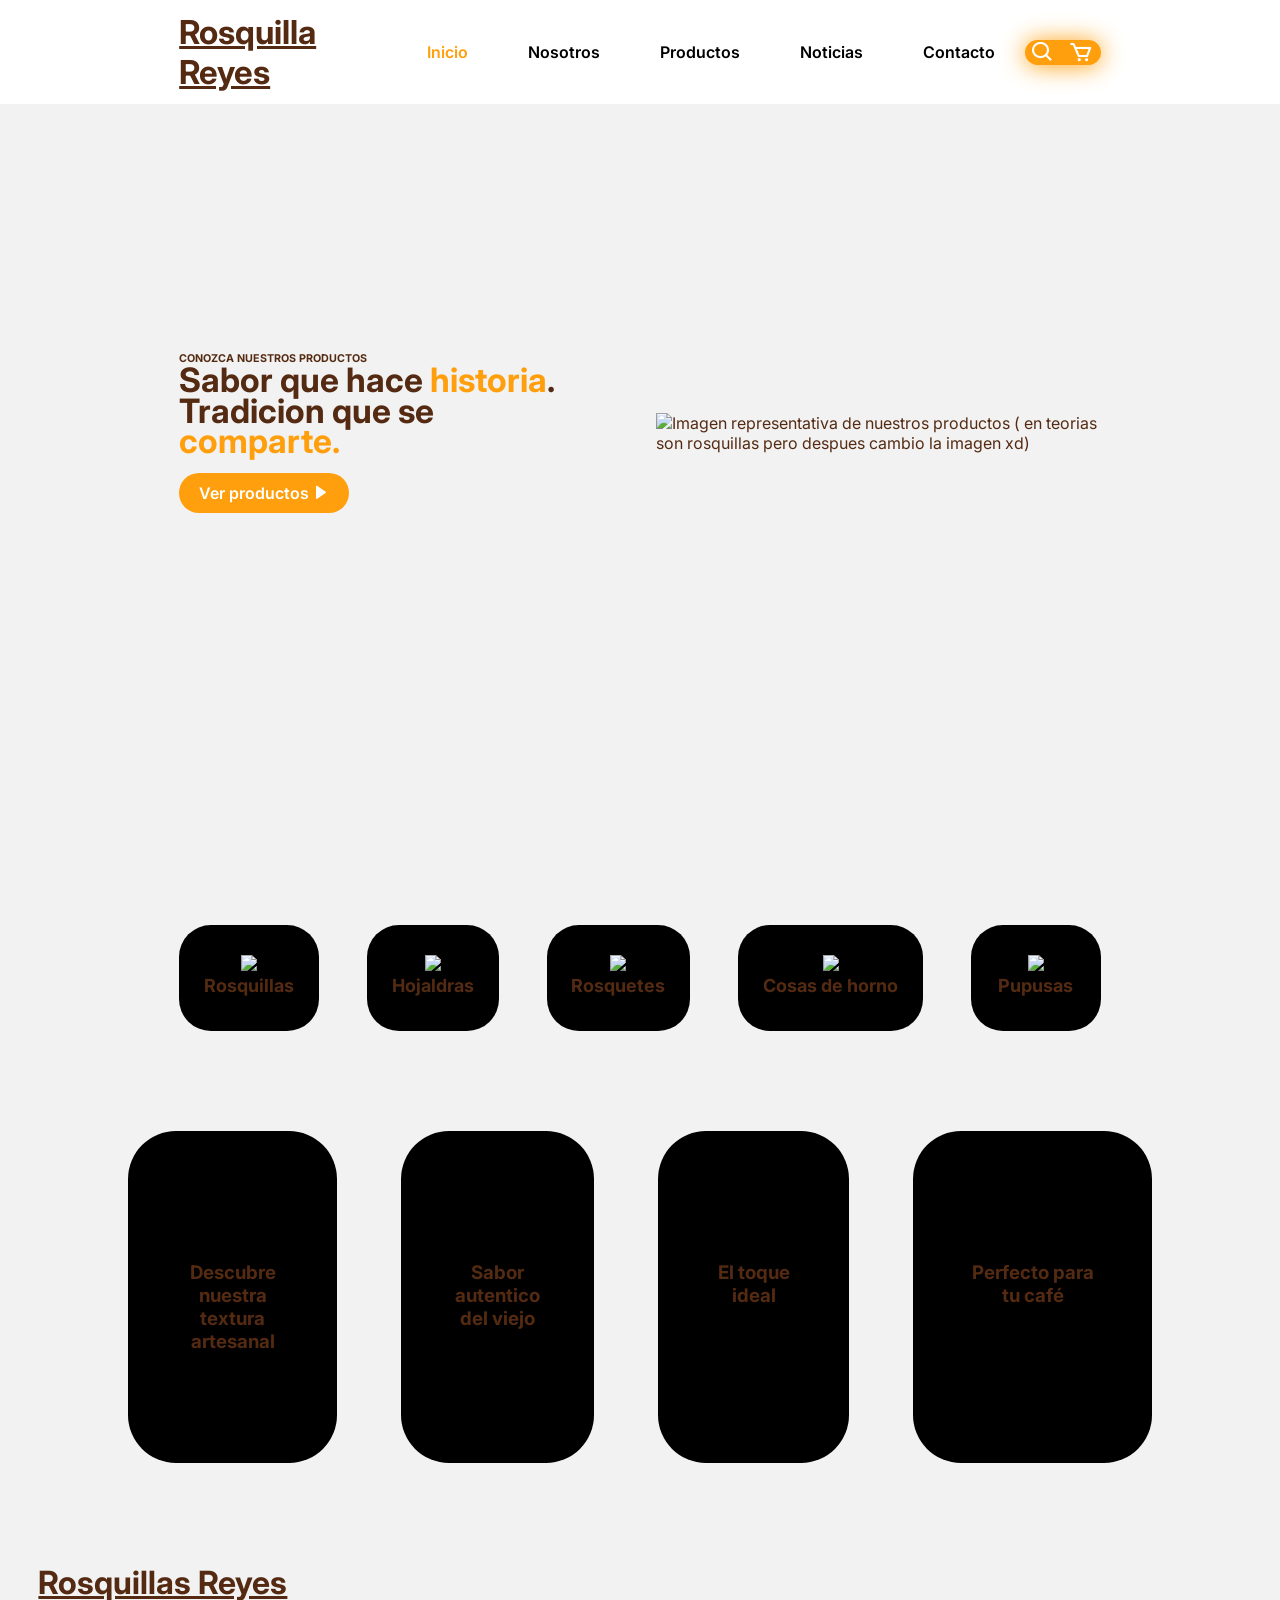
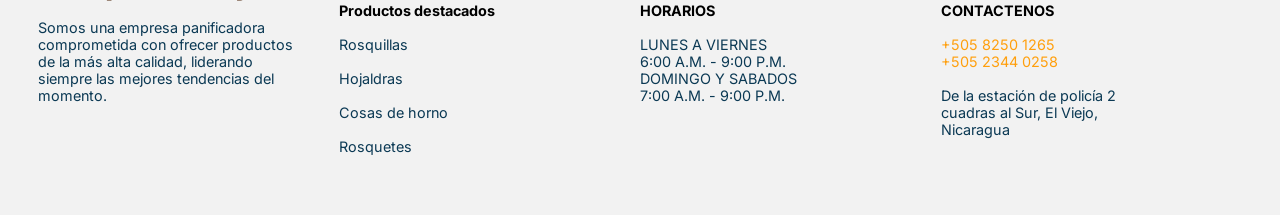
==== index.html @ d825248c "." ====
<!DOCTYPE html>
<html lang="es">
<head>
    <meta charset="UTF-8">
    <meta name="viewport" content="width=device-width, initial-scale=1.0">
    <title>Rosquilla Reyes </title>
    <link rel="stylesheet" href="css/style.css">
    <link href='https://unpkg.com/boxicons@2.1.4/css/boxicons.min.css' rel='stylesheet'>
</head>
<body>
    <!-- Header -->

    <header>
        <a href="#" class="Logo">Rosquilla Reyes</a>
        <ul class="nav-list"> 
            <li> <a href="#" class="active">Inicio</a></li>
            <li> <a href="nosotros.html">Nosotros</a></li>
            <li> <a href="productos.html">Productos</a></li>
            <li> <a href="noticias.html">Noticias</a></li>
            <li> <a href="contacto.html">Contacto </a></li>
        </ul>

        <div class = "nav-icons">
            <a href="#"><i class="bx bx-search"></i></a>
            <a href="#"><i class="bx bx-cart"></i></a>
            <div class = "bx bx-menu" id="menu-icon"></div>
        </div>
    </header>

    <!-- Home -->
    <section class="Home">
        <div class="home-text">
            <h6>CONOZCA NUESTROS PRODUCTOS</h6>
            <h1>Sabor que hace <span>historia</span>. <br> Tradicion que se <br> <span>comparte.</span></h1>
            <a href="productos.html" class="btn">Ver productos <i class="bx bxs-right-arrow"></i></a>
        </div>
        <div class="home-img">
        <img src="img/productos" alt="Imagen representativa de nuestros productos ( en teorias son rosquillas pero despues cambio la imagen xd)"> 
        </div>
    </section>

 

    <!-- Conteiner -->
     <section class="container">
        <div class="container-box">
            <img src="img/rosquillas.png alt= rosquillas">
            <h3 href="#"> Rosquillas</h3>
        </div>
        
        <div class="container-box">
            <img src="img/hojaldras.png alt= hojaldras">
            <h3 href="#"> Hojaldras</h3>
        </div>
        
        <div class="container-box">
            <img src="img/rosquetes.png alt= rosquetes">
            <h3 href="#"> Rosquetes</h3>
        </div>

        <div class="container-box">
            <img src="img/cosadehorno.png alt= cosa de horno">
            <h3 href="#"> Cosas de horno</h3>
        </div>

        <div class="container-box">
            <img src="img/pupusas.png alt=pupusas">
            <h3 href="#"> Pupusas</h3>
        </div>
     </section>



     <section class="imgreales">
        <div class="cir">
            <img src="" alt="">
            <h3 href="#">Descubre nuestra <br>textura artesanal</h3>
        </div>
        

        <div class="cir">
            <img src="" alt="">
            <h3 href="#">Sabor autentico <br>del viejo</h3>
        </div>
        

        <div class="cir">
            <img src="" alt="">
            <h3 href="#"> El toque ideal</h3>
        </div>
        

        <div class="cir">
            <img src="" alt="">
            <h3 href="#">Perfecto para tu café</h3>
        </div>
        

     </section>

    <!-- Footer  -->

    <section class="footer">
        <div class="footer-box">
            <div class="ap-final">

       <h2 class="MainName">Rosquillas Reyes </h2>
       <ul class="listafinal"> 
        <li>  
           <p><br>Somos una empresa panificadora <br>
           comprometida con ofrecer productos <br> de la más alta calidad, liderando<br>siempre las mejores tendencias del    <br> momento. </p> <br><br>
        </li>
        <li>
            <p> <span class="Fn">Productos destacados</span></p>
            <a class="MainProducts"><br> Rosquillas <br><br>Hojaldras <br><br>Cosas de horno <br><br> Rosquetes</a>
        </li>
        <li> 
            <a><span class="Fn">HORARIOS</span> <br><br>LUNES A VIERNES <br> 6:00 A.M. - 9:00 P.M. <br>DOMINGO Y SABADOS<br>7:00 A.M. - 9:00 P.M.</a> 
        </li>
        <li> 
           <p> <span class="Fn">CONTACTENOS</span> <br> <span><br>+505 8250 1265 <br>+505 2344 0258 </span><br><br> De la estación de policía 2 <br>cuadras al Sur, El Viejo, <br>Nicaragua</p> 
        </li>
       </ul>

    </section>  
    <!-- 

    <footer class="NombreFondo"> 
        <br>
        <div>
            <a href="#" class="LogoHorario">HORARIOS <i class="bx bx-menu"></i></a>
            <br>
            
            <br><br><br>
            <div>   
                
                    
                </ol>
                <div>
                    <ul>
                        
                    </ul>
                </div>
            </div>

        </div>
    </footer> -->

    <script src="js/script.js"></script>
    <script src="https://unpkg.com/boxicons@2.1.4/dist/boxicons.js"></script>
</body>
</html>
---- css/style.css ----
@import url('https://fonts.googleapis.com/css2?family=Inter:ital,opsz,wght@0,14..32,100..900;1,14..32,100..900&display=swap');

*{
  margin: 0;
  padding: 0;
  box-sizing:  border-box;
  font-family: 'Inter', sans-serif;
  list-style: none;
  text-decoration: none;
  scroll-behavior: smooth;
  scroll-padding-top: 2rem;
}

:root{
    --main-color: #ff9f0d;
    --Main-text-color: #542B12;
    --other-text-color: #0B3954;
    --other-color: #000;
    --second-color: #f1f1f1e9;
    --bg-color: #FFFFFF;

    --bif-font: 2.1rem;
    --h2-font: 2.5rem;
    --p-font: 1rem;
}

body{
    background-color: var(--second-color);
    color: var(--Main-text-color);
}

header{
    position: fixed;
    width: 100%;
    top:0;
    right: 0;
    z-index:100;
    display: flex;
    align-items: center;
    justify-content: space-between;
    background: transparent;
    padding: 30px 14%;
    transition: all 0.5s ease;
    background-color:var(--bg-color);
    color: var(--other-color);
}

.Logo{
    display: flex ;
    align-items: center;
    color: var(--Main-text-color);
    font-size: 33px;
    font-weight: 700; 
    text-decoration: underline;
}

.nav-list{
    display: flex;
}

.nav-list a{
   color: var(--text-color);
   font-size: var(--p-font);
   font-weight: 600;
   margin: 0 30px;
   transition: all 0.5s ease;
}

.nav-list a:hover{
    color: var(--main-color);
}

.nav-list a.active{
    color: var(--main-color);
}

.nav-icons{ 
    display: flex; 
    align-items: center;
    padding: 8 px 15px;
    background: var(--main-color);
    border-radius: 3rem;
    box-shadow: #ff9f0d 0px 1px 25px;
}

.nav-icons i{
    vertical-align: middle;
    color: var(--bg-color);
    font-size: 25px;
    margin-right: 8px;
    margin-left: 5px;
    transition: all 0.5s ease;
}

#menu-icon{
    display: none;
    font-size: 32px;
    color: var(--bg-color);
    cursor: pointer;
    z-index: 100001;
    display:none;
}

.nav-icons i:hover{
    color: var(--text-color);
    transform: scale(1.1);
}

/* Home */

section{
    padding: 190px 24% 10px; 
}
.Home{
    padding: 25px 14% 60px;
    position:relative;
    height: 100vh;
    width:100%;
    display:grid;
    grid-template-columns: repeat(2,1fr);
    align-items: center;
    gap:2rem;
}

.home-img img{
    width: 100%;
    height: auto;
}

.home-text h1{
    font-size: var(--bif-font);
    font-weight: 700;
    line-height: 0.92;
    margin-bottom: 1rem;
}
span{
    color:var(--main-color)
}

.btn{
    display: inline-block;
    padding: 10px 20px;
    background: var(--main-color);
    color: var(--bg-color);
    border-radius: 3rem;
    font-size: var(--p-font);
    font-weight: 600;
    transition: all 0.5s ease;
}

.btn:hover{
    background: var(--other-color);
    color: var(--bg-color);
    transform: scale(1.1);
}

header.sticky {
    padding: 12px 14%;
    background: var(--bg-color);
}

   /* <!-- Conteiner --> */
.container {
    padding: 25px 14% 60px;
    display: grid;
    grid-template-columns: repeat(auto-fit, minmax(80px, auto));
    gap:3rem;
    text-align: center;
}

.container-box{
    padding: 30px 12% 35px;
    color:var(--Main-text-color);
    border-radius: 2rem;
    background-color: var(--other-color);
}

.container-box:hover{
    background-color: var(--other-text-color);
    color: var(--other-color);
}
.container-box img{
    width: 100%;
    height: auto;
    max-width: 50px;
}


.container-box h3{
    font-size: 18px;
    font-weight: bold;
    margin: 16px o;
}


.container-box h3:hover{
    color:rgb(48, 28, 162);
    transition: all 0.7s ease;
}

.imgreales{
    padding: 40px 10% 40px;
    display: grid;
    grid-template-columns: repeat(auto-fit, minmax(140px, auto));
    gap: 4rem;
    text-align: center;
}

.cir{
    padding: 110px 20% 110px;
    border-radius:3rem;
    color: var(--Main-text-color);
    background-color:var(--other-color);
}
.cir:hover{
    color:var(--other-color);
    background-color: var(--other-text-color);
    
}

/*footer*/
.footer{
    padding: 60px 3% 60px; 
    align-items: center;
}



.listafinal{
    display: grid;
    grid-template-columns: repeat(4,1fr);
    font-size: 0.9rem;
    color: var(--other-text-color);
}

.Fn{
    color: var(--other-color);
    font-weight: 700;
}

.MainName{
    text-decoration:underline;
    color:var(--Main-text-color);
    font-size: 2rem;
}
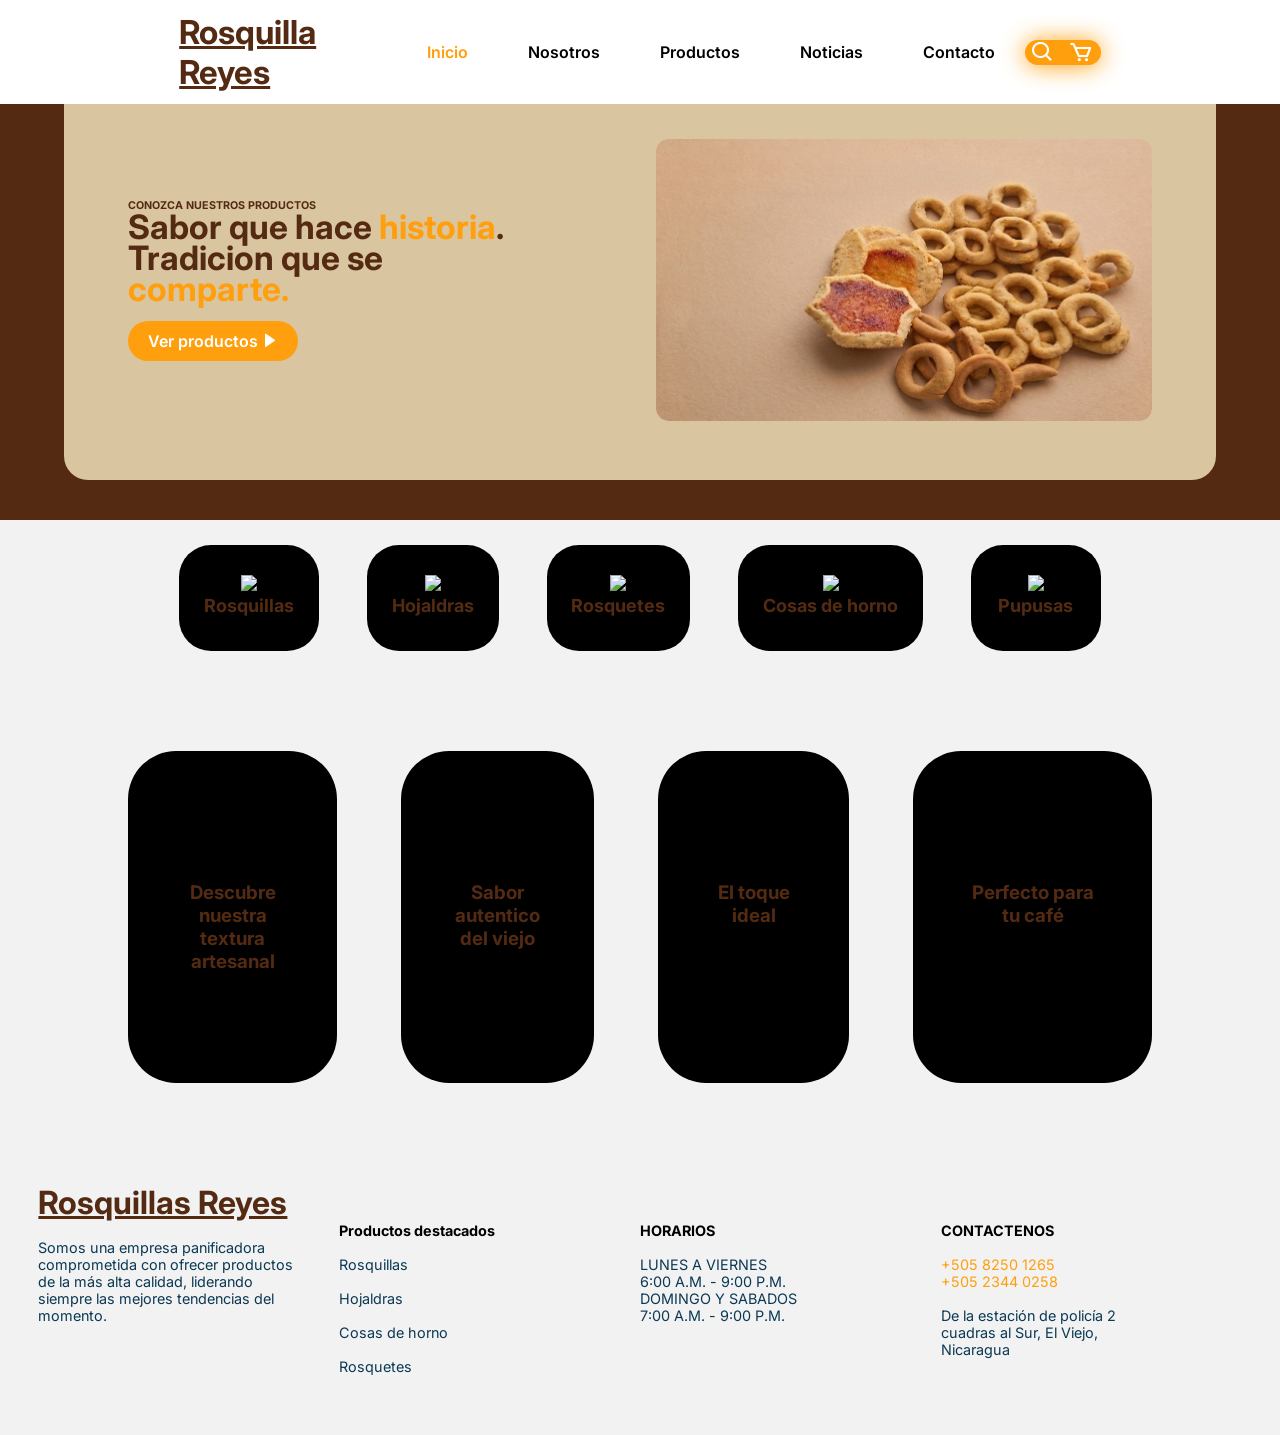
==== commit 19a8b544: "imagen del index" ====
--- a/index.html
+++ b/index.html
@@ -1,5 +1,6 @@
 <!DOCTYPE html>
 <html lang="es">
+
 <head>
     <meta charset="UTF-8">
     <meta name="viewport" content="width=device-width, initial-scale=1.0">
@@ -7,12 +8,13 @@
     <link rel="stylesheet" href="css/style.css">
     <link href='https://unpkg.com/boxicons@2.1.4/css/boxicons.min.css' rel='stylesheet'>
 </head>
+
 <body>
     <!-- Header -->
 
     <header>
         <a href="#" class="Logo">Rosquilla Reyes</a>
-        <ul class="nav-list"> 
+        <ul class="nav-list">
             <li> <a href="#" class="active">Inicio</a></li>
             <li> <a href="nosotros.html">Nosotros</a></li>
             <li> <a href="productos.html">Productos</a></li>
@@ -20,39 +22,42 @@
             <li> <a href="contacto.html">Contacto </a></li>
         </ul>
 
-        <div class = "nav-icons">
+        <div class="nav-icons">
             <a href="#"><i class="bx bx-search"></i></a>
             <a href="#"><i class="bx bx-cart"></i></a>
-            <div class = "bx bx-menu" id="menu-icon"></div>
+            <div class="bx bx-menu" id="menu-icon"></div>
         </div>
     </header>
 
     <!-- Home -->
     <section class="Home">
-        <div class="home-text">
-            <h6>CONOZCA NUESTROS PRODUCTOS</h6>
-            <h1>Sabor que hace <span>historia</span>. <br> Tradicion que se <br> <span>comparte.</span></h1>
-            <a href="productos.html" class="btn">Ver productos <i class="bx bxs-right-arrow"></i></a>
-        </div>
-        <div class="home-img">
-        <img src="img/productos" alt="Imagen representativa de nuestros productos ( en teorias son rosquillas pero despues cambio la imagen xd)"> 
+        <div class="home-card">
+            <div class="home-text">
+                <h6>CONOZCA NUESTROS PRODUCTOS</h6>
+                <h1>Sabor que hace <span>historia</span>. <br> Tradicion que se <br> <span>comparte.</span></h1>
+                <a href="productos.html" class="btn">Ver productos <i class="bx bxs-right-arrow"></i></a>
+            </div>
+            <div class="home-img">
+                <img src="img/productos.jpg"
+                    alt="Imagen representativa de nuestros productos ( en teorias son rosquillas pero despues cambio la imagen xd)">
+            </div>
         </div>
     </section>
 
- 
+
 
     <!-- Conteiner -->
-     <section class="container">
+    <section class="container">
         <div class="container-box">
             <img src="img/rosquillas.png alt= rosquillas">
             <h3 href="#"> Rosquillas</h3>
         </div>
-        
+
         <div class="container-box">
             <img src="img/hojaldras.png alt= hojaldras">
             <h3 href="#"> Hojaldras</h3>
         </div>
-        
+
         <div class="container-box">
             <img src="img/rosquetes.png alt= rosquetes">
             <h3 href="#"> Rosquetes</h3>
@@ -67,36 +72,36 @@
             <img src="img/pupusas.png alt=pupusas">
             <h3 href="#"> Pupusas</h3>
         </div>
-     </section>
+    </section>
 
 
 
-     <section class="imgreales">
+    <section class="imgreales">
         <div class="cir">
             <img src="" alt="">
             <h3 href="#">Descubre nuestra <br>textura artesanal</h3>
         </div>
-        
+
 
         <div class="cir">
             <img src="" alt="">
             <h3 href="#">Sabor autentico <br>del viejo</h3>
         </div>
-        
+
 
         <div class="cir">
             <img src="" alt="">
             <h3 href="#"> El toque ideal</h3>
         </div>
-        
+
 
         <div class="cir">
             <img src="" alt="">
             <h3 href="#">Perfecto para tu café</h3>
         </div>
-        
 
-     </section>
+
+    </section>
 
     <!-- Footer  -->
 
@@ -104,25 +109,29 @@
         <div class="footer-box">
             <div class="ap-final">
 
-       <h2 class="MainName">Rosquillas Reyes </h2>
-       <ul class="listafinal"> 
-        <li>  
-           <p><br>Somos una empresa panificadora <br>
-           comprometida con ofrecer productos <br> de la más alta calidad, liderando<br>siempre las mejores tendencias del    <br> momento. </p> <br><br>
-        </li>
-        <li>
-            <p> <span class="Fn">Productos destacados</span></p>
-            <a class="MainProducts"><br> Rosquillas <br><br>Hojaldras <br><br>Cosas de horno <br><br> Rosquetes</a>
-        </li>
-        <li> 
-            <a><span class="Fn">HORARIOS</span> <br><br>LUNES A VIERNES <br> 6:00 A.M. - 9:00 P.M. <br>DOMINGO Y SABADOS<br>7:00 A.M. - 9:00 P.M.</a> 
-        </li>
-        <li> 
-           <p> <span class="Fn">CONTACTENOS</span> <br> <span><br>+505 8250 1265 <br>+505 2344 0258 </span><br><br> De la estación de policía 2 <br>cuadras al Sur, El Viejo, <br>Nicaragua</p> 
-        </li>
-       </ul>
+                <h2 class="MainName">Rosquillas Reyes </h2>
+                <ul class="listafinal">
+                    <li>
+                        <p><br>Somos una empresa panificadora <br>
+                            comprometida con ofrecer productos <br> de la más alta calidad, liderando<br>siempre las
+                            mejores tendencias del <br> momento. </p> <br><br>
+                    </li>
+                    <li>
+                        <p> <span class="Fn">Productos destacados</span></p>
+                        <a class="MainProducts"><br> Rosquillas <br><br>Hojaldras <br><br>Cosas de horno <br><br>
+                            Rosquetes</a>
+                    </li>
+                    <li>
+                        <a><span class="Fn">HORARIOS</span> <br><br>LUNES A VIERNES <br> 6:00 A.M. - 9:00 P.M.
+                            <br>DOMINGO Y SABADOS<br>7:00 A.M. - 9:00 P.M.</a>
+                    </li>
+                    <li>
+                        <p> <span class="Fn">CONTACTENOS</span> <br> <span><br>+505 8250 1265 <br>+505 2344 0258
+                            </span><br><br> De la estación de policía 2 <br>cuadras al Sur, El Viejo, <br>Nicaragua</p>
+                    </li>
+                </ul>
 
-    </section>  
+    </section>
     <!-- 
 
     <footer class="NombreFondo"> 
@@ -149,5 +158,5 @@
     <script src="js/script.js"></script>
     <script src="https://unpkg.com/boxicons@2.1.4/dist/boxicons.js"></script>
 </body>
-</html>
 
+</html>
--- a/css/style.css
+++ b/css/style.css
@@ -1,17 +1,17 @@
 @import url('https://fonts.googleapis.com/css2?family=Inter:ital,opsz,wght@0,14..32,100..900;1,14..32,100..900&display=swap');
 
-*{
-  margin: 0;
-  padding: 0;
-  box-sizing:  border-box;
-  font-family: 'Inter', sans-serif;
-  list-style: none;
-  text-decoration: none;
-  scroll-behavior: smooth;
-  scroll-padding-top: 2rem;
-}
-
-:root{
+* {
+    margin: 0;
+    padding: 0;
+    box-sizing: border-box;
+    font-family: 'Inter', sans-serif;
+    list-style: none;
+    text-decoration: none;
+    scroll-behavior: smooth;
+    scroll-padding-top: 2rem;
+}
+
+:root {
     --main-color: #ff9f0d;
     --Main-text-color: #542B12;
     --other-text-color: #0B3954;
@@ -24,58 +24,58 @@
     --p-font: 1rem;
 }
 
-body{
+body {
     background-color: var(--second-color);
     color: var(--Main-text-color);
 }
 
-header{
+header {
     position: fixed;
     width: 100%;
-    top:0;
+    top: 0;
     right: 0;
-    z-index:100;
+    z-index: 100;
     display: flex;
     align-items: center;
     justify-content: space-between;
     background: transparent;
     padding: 30px 14%;
     transition: all 0.5s ease;
-    background-color:var(--bg-color);
-    color: var(--other-color);
-}
-
-.Logo{
-    display: flex ;
+    background-color: var(--bg-color);
+    color: var(--other-color);
+}
+
+.Logo {
+    display: flex;
     align-items: center;
     color: var(--Main-text-color);
     font-size: 33px;
-    font-weight: 700; 
+    font-weight: 700;
     text-decoration: underline;
 }
 
-.nav-list{
-    display: flex;
-}
-
-.nav-list a{
-   color: var(--text-color);
-   font-size: var(--p-font);
-   font-weight: 600;
-   margin: 0 30px;
-   transition: all 0.5s ease;
-}
-
-.nav-list a:hover{
+.nav-list {
+    display: flex;
+}
+
+.nav-list a {
+    color: var(--text-color);
+    font-size: var(--p-font);
+    font-weight: 600;
+    margin: 0 30px;
+    transition: all 0.5s ease;
+}
+
+.nav-list a:hover {
     color: var(--main-color);
 }
 
-.nav-list a.active{
+.nav-list a.active {
     color: var(--main-color);
 }
 
-.nav-icons{ 
-    display: flex; 
+.nav-icons {
+    display: flex;
     align-items: center;
     padding: 8 px 15px;
     background: var(--main-color);
@@ -83,7 +83,7 @@
     box-shadow: #ff9f0d 0px 1px 25px;
 }
 
-.nav-icons i{
+.nav-icons i {
     vertical-align: middle;
     color: var(--bg-color);
     font-size: 25px;
@@ -92,52 +92,76 @@
     transition: all 0.5s ease;
 }
 
-#menu-icon{
+#menu-icon {
     display: none;
     font-size: 32px;
     color: var(--bg-color);
     cursor: pointer;
     z-index: 100001;
-    display:none;
-}
-
-.nav-icons i:hover{
+    display: none;
+}
+
+.nav-icons i:hover {
     color: var(--text-color);
     transform: scale(1.1);
 }
 
 /* Home */
 
-section{
-    padding: 190px 24% 10px; 
-}
-.Home{
-    padding: 25px 14% 60px;
-    position:relative;
-    height: 100vh;
-    width:100%;
-    display:grid;
-    grid-template-columns: repeat(2,1fr);
-    align-items: center;
-    gap:2rem;
-}
-
-.home-img img{
+section {
+    padding: 190px 24% 10px;
+}
+
+.Home {
+    padding: 0;
+    position: relative;
+    width: 100%;
+    background-color: var(--Main-text-color);
+    display: flex;
+    align-items: stretch;
+    min-height: 520px;
+}
+
+.home-card {
+    position: relative;
+    margin: 80px 5% 40px 5%;
+    width: 100%;
+    background-color: #D9C5A0;
+    border-radius: 1.5rem;
+    display: grid;
+    grid-template-columns: 1fr 1fr;
+    align-items: center;
+    overflow: hidden;
+    padding: 50px 5% 50px 5%;
+    gap: 2rem;
+}
+
+.home-img {
+    position: relative;
+    z-index: 0;
+    overflow: hidden;
+    border-radius: 0.8rem;
+}
+
+.home-img img {
     width: 100%;
     height: auto;
-}
-
-.home-text h1{
+    display: block;
+    border-radius: 0.8rem;
+}
+
+.home-text h1 {
     font-size: var(--bif-font);
     font-weight: 700;
     line-height: 0.92;
     margin-bottom: 1rem;
 }
-span{
-    color:var(--main-color)
-}
-
-.btn{
+
+span {
+    color: var(--main-color)
+}
+
+.btn {
     display: inline-block;
     padding: 10px 20px;
     background: var(--main-color);
@@ -148,7 +172,7 @@
     transition: all 0.5s ease;
 }
 
-.btn:hover{
+.btn:hover {
     background: var(--other-color);
     color: var(--bg-color);
     transform: scale(1.1);
@@ -159,46 +183,47 @@
     background: var(--bg-color);
 }
 
-   /* <!-- Conteiner --> */
+/* <!-- Conteiner --> */
 .container {
     padding: 25px 14% 60px;
     display: grid;
     grid-template-columns: repeat(auto-fit, minmax(80px, auto));
-    gap:3rem;
+    gap: 3rem;
     text-align: center;
 }
 
-.container-box{
+.container-box {
     padding: 30px 12% 35px;
-    color:var(--Main-text-color);
+    color: var(--Main-text-color);
     border-radius: 2rem;
     background-color: var(--other-color);
 }
 
-.container-box:hover{
+.container-box:hover {
     background-color: var(--other-text-color);
     color: var(--other-color);
 }
-.container-box img{
+
+.container-box img {
     width: 100%;
     height: auto;
     max-width: 50px;
 }
 
 
-.container-box h3{
+.container-box h3 {
     font-size: 18px;
     font-weight: bold;
     margin: 16px o;
 }
 
 
-.container-box h3:hover{
-    color:rgb(48, 28, 162);
+.container-box h3:hover {
+    color: rgb(48, 28, 162);
     transition: all 0.7s ease;
 }
 
-.imgreales{
+.imgreales {
     padding: 40px 10% 40px;
     display: grid;
     grid-template-columns: repeat(auto-fit, minmax(140px, auto));
@@ -206,40 +231,41 @@
     text-align: center;
 }
 
-.cir{
+.cir {
     padding: 110px 20% 110px;
-    border-radius:3rem;
-    color: var(--Main-text-color);
-    background-color:var(--other-color);
-}
-.cir:hover{
-    color:var(--other-color);
+    border-radius: 3rem;
+    color: var(--Main-text-color);
+    background-color: var(--other-color);
+}
+
+.cir:hover {
+    color: var(--other-color);
     background-color: var(--other-text-color);
-    
+
 }
 
 /*footer*/
-.footer{
-    padding: 60px 3% 60px; 
-    align-items: center;
-}
-
-
-
-.listafinal{
-    display: grid;
-    grid-template-columns: repeat(4,1fr);
+.footer {
+    padding: 60px 3% 60px;
+    align-items: center;
+}
+
+
+
+.listafinal {
+    display: grid;
+    grid-template-columns: repeat(4, 1fr);
     font-size: 0.9rem;
     color: var(--other-text-color);
 }
 
-.Fn{
+.Fn {
     color: var(--other-color);
     font-weight: 700;
 }
 
-.MainName{
-    text-decoration:underline;
-    color:var(--Main-text-color);
+.MainName {
+    text-decoration: underline;
+    color: var(--Main-text-color);
     font-size: 2rem;
-}
+}
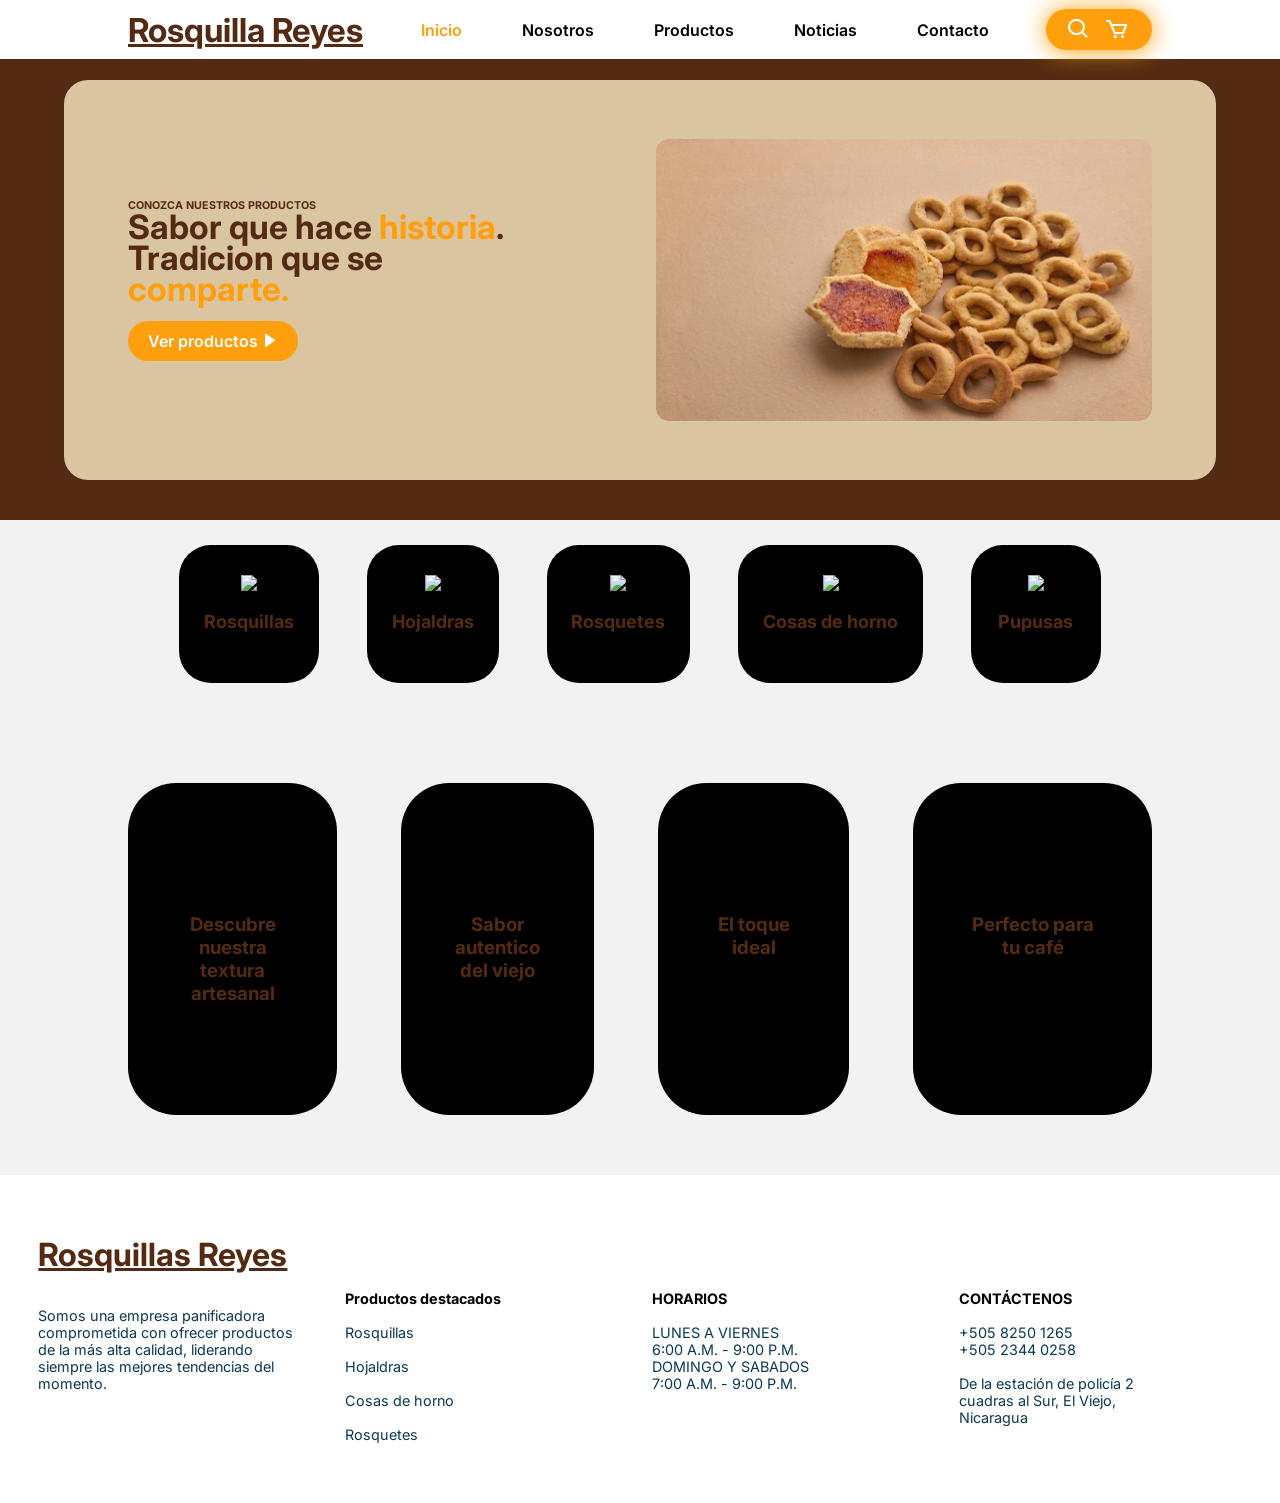
==== commit deae16e5: "header/footer globlales, css global, correciones de colores, eliminacion de codigo inutil, arreglo e" ====
--- a/index.html
+++ b/index.html
@@ -5,29 +5,14 @@
     <meta charset="UTF-8">
     <meta name="viewport" content="width=device-width, initial-scale=1.0">
     <title>Rosquilla Reyes </title>
+    <link rel="stylesheet" href="css/global.css">
     <link rel="stylesheet" href="css/style.css">
     <link href='https://unpkg.com/boxicons@2.1.4/css/boxicons.min.css' rel='stylesheet'>
 </head>
 
 <body>
     <!-- Header -->
-
-    <header>
-        <a href="#" class="Logo">Rosquilla Reyes</a>
-        <ul class="nav-list">
-            <li> <a href="#" class="active">Inicio</a></li>
-            <li> <a href="nosotros.html">Nosotros</a></li>
-            <li> <a href="productos.html">Productos</a></li>
-            <li> <a href="noticias.html">Noticias</a></li>
-            <li> <a href="contacto.html">Contacto </a></li>
-        </ul>
-
-        <div class="nav-icons">
-            <a href="#"><i class="bx bx-search"></i></a>
-            <a href="#"><i class="bx bx-cart"></i></a>
-            <div class="bx bx-menu" id="menu-icon"></div>
-        </div>
-    </header>
+    <div id="header-placeholder"></div>
 
     <!-- Home -->
     <section class="Home">
@@ -104,58 +89,11 @@
     </section>
 
     <!-- Footer  -->
+    <div id="footer-placeholder"></div>
+    <!-- 
+ -->
 
-    <section class="footer">
-        <div class="footer-box">
-            <div class="ap-final">
-
-                <h2 class="MainName">Rosquillas Reyes </h2>
-                <ul class="listafinal">
-                    <li>
-                        <p><br>Somos una empresa panificadora <br>
-                            comprometida con ofrecer productos <br> de la más alta calidad, liderando<br>siempre las
-                            mejores tendencias del <br> momento. </p> <br><br>
-                    </li>
-                    <li>
-                        <p> <span class="Fn">Productos destacados</span></p>
-                        <a class="MainProducts"><br> Rosquillas <br><br>Hojaldras <br><br>Cosas de horno <br><br>
-                            Rosquetes</a>
-                    </li>
-                    <li>
-                        <a><span class="Fn">HORARIOS</span> <br><br>LUNES A VIERNES <br> 6:00 A.M. - 9:00 P.M.
-                            <br>DOMINGO Y SABADOS<br>7:00 A.M. - 9:00 P.M.</a>
-                    </li>
-                    <li>
-                        <p> <span class="Fn">CONTACTENOS</span> <br> <span><br>+505 8250 1265 <br>+505 2344 0258
-                            </span><br><br> De la estación de policía 2 <br>cuadras al Sur, El Viejo, <br>Nicaragua</p>
-                    </li>
-                </ul>
-
-    </section>
-    <!-- 
-
-    <footer class="NombreFondo"> 
-        <br>
-        <div>
-            <a href="#" class="LogoHorario">HORARIOS <i class="bx bx-menu"></i></a>
-            <br>
-            
-            <br><br><br>
-            <div>   
-                
-                    
-                </ol>
-                <div>
-                    <ul>
-                        
-                    </ul>
-                </div>
-            </div>
-
-        </div>
-    </footer> -->
-
-    <script src="js/script.js"></script>
+    <script src="js/components.js"></script> 
     <script src="https://unpkg.com/boxicons@2.1.4/dist/boxicons.js"></script>
 </body>
 
--- a/css/global.css
+++ b/css/global.css
@@ -0,0 +1,171 @@
+@import url('https://fonts.googleapis.com/css2?family=Inter:ital,opsz,wght@0,14..32,100..900;1,14..32,100..900&display=swap');
+
+/* ── Reset ── */
+* {
+    margin: 0;
+    padding: 0;
+    box-sizing: border-box;
+    font-family: 'Inter', sans-serif;
+    list-style: none;
+    text-decoration: none;
+    scroll-behavior: smooth;
+    scroll-padding-top: 2rem;
+} 
+
+/* ── Variables globales ── */
+:root {
+    --main-color: #ff9f0d;
+    --Main-text-color: #542B12;
+    --other-text-color: #0B3954;
+    --other-color: #000;
+    --second-color: #f1f1f1e9;
+    --bg-color: #FFFFFF;
+
+    --bif-font: 2.1rem;
+    --h2-font: 2.5rem;
+    --p-font: 1rem;
+}
+
+/* ── Body base ── */
+body {
+    background-color: var(--second-color);
+    color: var(--Main-text-color);
+}
+
+/* ── Header ── */
+header {
+    position: fixed;
+    width: 100%;
+    top: 0;
+    right: 0;
+    z-index: 100;
+    display: flex;
+    align-items: center;
+    justify-content: space-between;
+    background-color: var(--bg-color);
+    padding: 9px 10%;
+    transition: all 0.5s ease;
+    color: var(--other-color);
+}
+
+.Logo {
+    display: flex;
+    align-items: center;
+    color: var(--Main-text-color);
+    font-size: 33px;
+    font-weight: 700;
+    text-decoration: underline;
+}
+
+.nav-list {
+    display: flex;
+}
+
+.nav-list a {
+    color: var(--other-color);
+    font-size: var(--p-font);
+    font-weight: 600;
+    margin: 0 30px;
+    transition: all 0.5s ease;
+}
+
+.nav-list a:hover,
+.nav-list a.active {
+    color: var(--main-color);
+}
+
+.nav-icons {
+    display: flex;
+    align-items: center;
+    padding: 8px 15px;
+    background: var(--main-color);
+    border-radius: 3rem;
+    box-shadow: #ff9f0d 0px 1px 25px;
+}
+
+.nav-icons i {
+    vertical-align: middle;
+    color: var(--bg-color);
+    font-size: 25px;
+    margin-right: 8px;
+    margin-left: 5px;
+    transition: all 0.5s ease;
+}
+
+.nav-icons i:hover {
+    transform: scale(1.1);
+}
+
+#menu-icon {
+    display: none;
+    font-size: 32px;
+    color: var(--bg-color);
+    cursor: pointer;
+    z-index: 100001;
+}
+
+header.sticky {
+    padding: 12px 14%;
+    background: var(--bg-color);
+}
+
+/* ── Span (color de acento) ── */
+span {
+    color: var(--main-color);
+}
+
+/* ── Botón global ── */
+.btn {
+    display: inline-block;
+    padding: 10px 20px;
+    background: var(--main-color);
+    color: var(--bg-color);
+    border-radius: 3rem;
+    font-size: var(--p-font);
+    font-weight: 600;
+    transition: all 0.4s ease;
+    border: none;
+    cursor: pointer;
+}
+
+.btn:hover {
+    background: #e08800;
+    color: var(--bg-color);
+    transform: scale(1.05);
+}
+
+/* ── Footer ── */
+.footer {
+    padding: 60px 5% 40px;
+    background-color: var(--bg-color);
+    margin-top: 20px;
+}
+
+.footer-box {
+    width: 100%;
+}
+
+.ap-final {
+    width: 100%;
+}
+
+.listafinal {
+    display: grid;
+    grid-template-columns: repeat(4, 1fr);
+    font-size: 0.9rem;
+    color: var(--other-text-color);
+    gap: 1.5rem;
+}
+
+.Fn {
+    color: var(--other-color);
+    font-weight: 700;
+}
+
+.MainName {
+    text-decoration: underline;
+    color: var(--Main-text-color);
+    font-size: 2rem;
+    margin-bottom: 1rem;
+    display: block;
+}
--- a/css/style.css
+++ b/css/style.css
@@ -1,117 +1,17 @@
-@import url('https://fonts.googleapis.com/css2?family=Inter:ital,opsz,wght@0,14..32,100..900;1,14..32,100..900&display=swap');
+/* style.css — estilos específicos de index.html */
 
-* {
-    margin: 0;
-    padding: 0;
-    box-sizing: border-box;
-    font-family: 'Inter', sans-serif;
-    list-style: none;
-    text-decoration: none;
-    scroll-behavior: smooth;
-    scroll-padding-top: 2rem;
-}
-
-:root {
-    --main-color: #ff9f0d;
-    --Main-text-color: #542B12;
-    --other-text-color: #0B3954;
-    --other-color: #000;
-    --second-color: #f1f1f1e9;
-    --bg-color: #FFFFFF;
-
-    --bif-font: 2.1rem;
-    --h2-font: 2.5rem;
-    --p-font: 1rem;
-}
-
+/* ── Body del index ── */
 body {
-    background-color: var(--second-color);
+    background-color: var(--second  -color);
     color: var(--Main-text-color);
 }
 
-header {
-    position: fixed;
-    width: 100%;
-    top: 0;
-    right: 0;
-    z-index: 100;
-    display: flex;
-    align-items: center;
-    justify-content: space-between;
-    background: transparent;
-    padding: 30px 14%;
-    transition: all 0.5s ease;
-    background-color: var(--bg-color);
-    color: var(--other-color);
-}
-
-.Logo {
-    display: flex;
-    align-items: center;
-    color: var(--Main-text-color);
-    font-size: 33px;
-    font-weight: 700;
-    text-decoration: underline;
-}
-
-.nav-list {
-    display: flex;
-}
-
-.nav-list a {
-    color: var(--text-color);
-    font-size: var(--p-font);
-    font-weight: 600;
-    margin: 0 30px;
-    transition: all 0.5s ease;
-}
-
-.nav-list a:hover {
-    color: var(--main-color);
-}
-
-.nav-list a.active {
-    color: var(--main-color);
-}
-
-.nav-icons {
-    display: flex;
-    align-items: center;
-    padding: 8 px 15px;
-    background: var(--main-color);
-    border-radius: 3rem;
-    box-shadow: #ff9f0d 0px 1px 25px;
-}
-
-.nav-icons i {
-    vertical-align: middle;
-    color: var(--bg-color);
-    font-size: 25px;
-    margin-right: 8px;
-    margin-left: 5px;
-    transition: all 0.5s ease;
-}
-
-#menu-icon {
-    display: none;
-    font-size: 32px;
-    color: var(--bg-color);
-    cursor: pointer;
-    z-index: 100001;
-    display: none;
-}
-
-.nav-icons i:hover {
-    color: var(--text-color);
-    transform: scale(1.1);
-}
-
-/* Home */
-
+/* ── Sección base ── */
 section {
     padding: 190px 24% 10px;
 }
 
+/* ──  principal ── */
 .Home {
     padding: 0;
     position: relative;
@@ -157,33 +57,14 @@
     margin-bottom: 1rem;
 }
 
-span {
-    color: var(--main-color)
-}
-
-.btn {
-    display: inline-block;
-    padding: 10px 20px;
-    background: var(--main-color);
-    color: var(--bg-color);
-    border-radius: 3rem;
-    font-size: var(--p-font);
-    font-weight: 600;
-    transition: all 0.5s ease;
-}
-
+/* Sobrescribe hover  */
 .btn:hover {
     background: var(--other-color);
     color: var(--bg-color);
     transform: scale(1.1);
 }
 
-header.sticky {
-    padding: 12px 14%;
-    background: var(--bg-color);
-}
-
-/* <!-- Conteiner --> */
+/*   container ── */
 .container {
     padding: 25px 14% 60px;
     display: grid;
@@ -210,19 +91,18 @@
     max-width: 50px;
 }
 
-
 .container-box h3 {
     font-size: 18px;
     font-weight: bold;
-    margin: 16px o;
+    margin: 16px 0;
 }
-
 
 .container-box h3:hover {
     color: rgb(48, 28, 162);
     transition: all 0.7s ease;
 }
 
+/* ──      ── */
 .imgreales {
     padding: 40px 10% 40px;
     display: grid;
@@ -241,31 +121,9 @@
 .cir:hover {
     color: var(--other-color);
     background-color: var(--other-text-color);
-
 }
 
-/*footer*/
+/* ── Footer   ── */
 .footer {
     padding: 60px 3% 60px;
-    align-items: center;
-}
-
-
-
-.listafinal {
-    display: grid;
-    grid-template-columns: repeat(4, 1fr);
-    font-size: 0.9rem;
-    color: var(--other-text-color);
-}
-
-.Fn {
-    color: var(--other-color);
-    font-weight: 700;
-}
-
-.MainName {
-    text-decoration: underline;
-    color: var(--Main-text-color);
-    font-size: 2rem;
 }
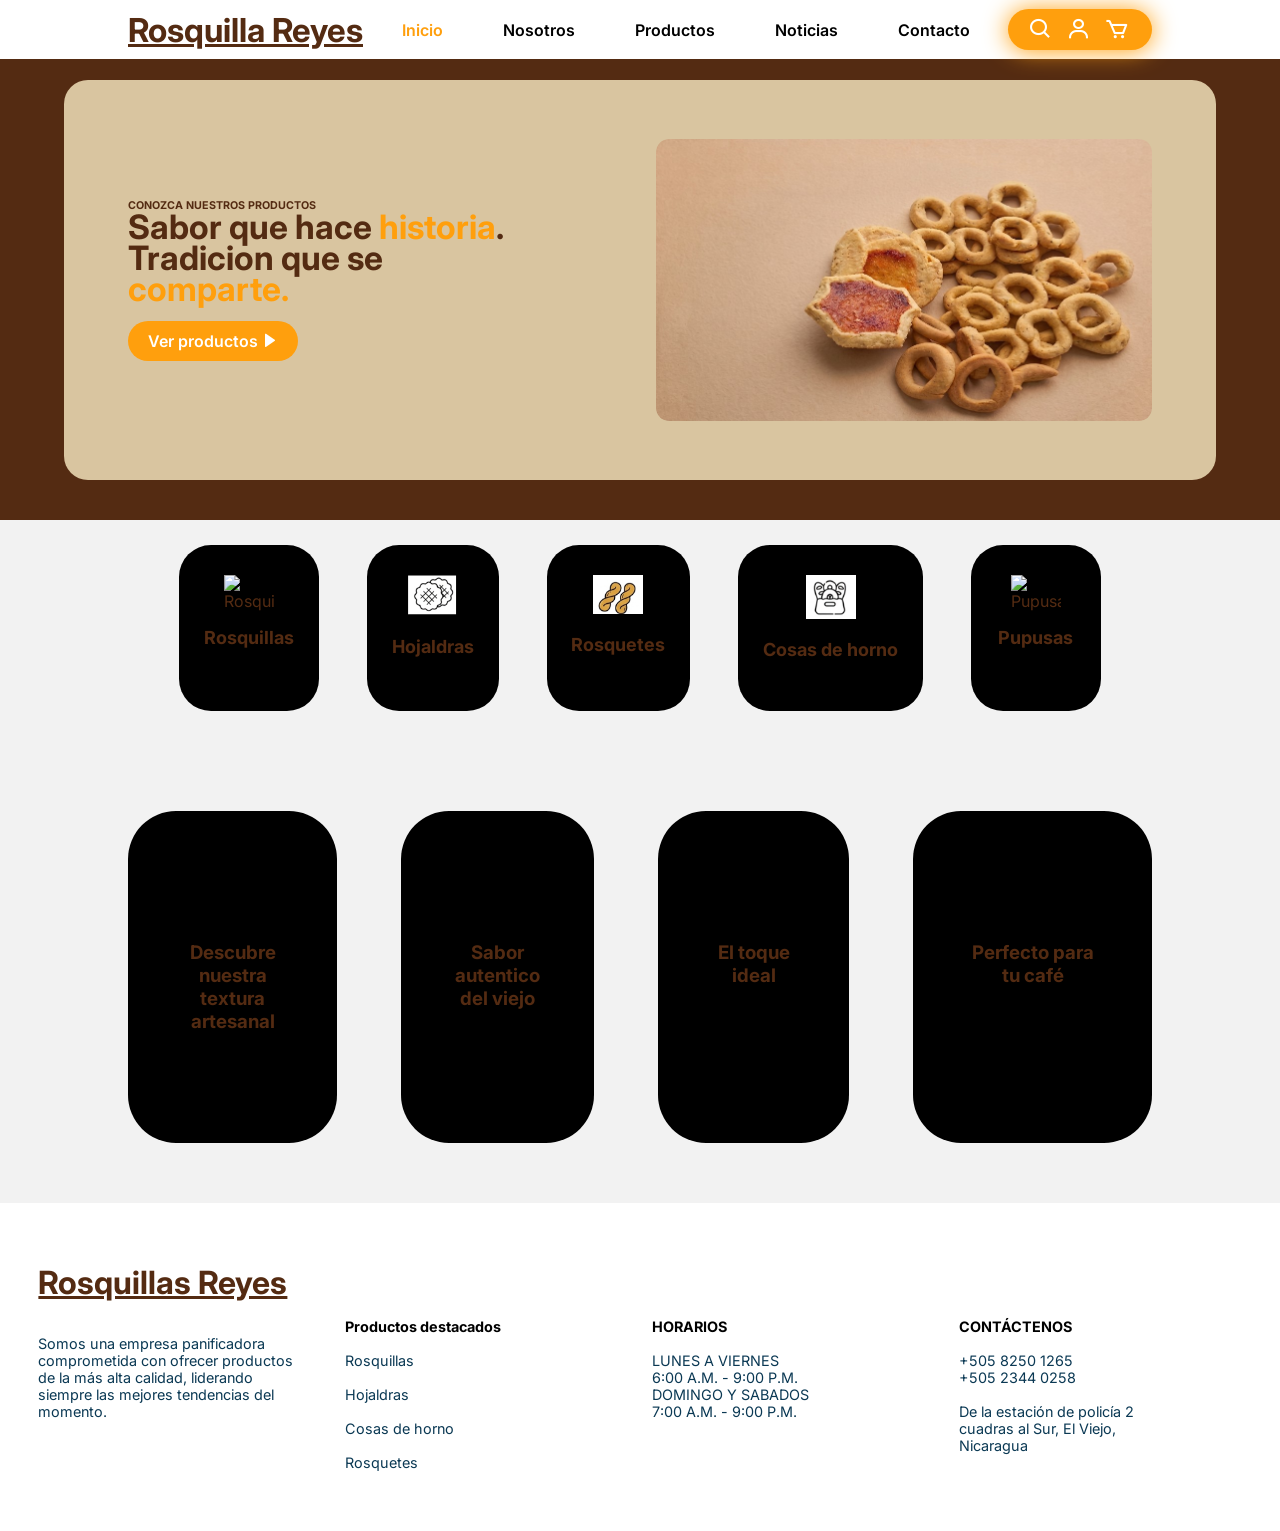
==== commit 1c818d17: "5 paginas restantes mas la mayoria de imagenes" ====
--- a/index.html
+++ b/index.html
@@ -34,27 +34,27 @@
     <!-- Conteiner -->
     <section class="container">
         <div class="container-box">
-            <img src="img/rosquillas.png alt= rosquillas">
+            <img src="img/rosquillas.png" alt="Rosquillas">
             <h3 href="#"> Rosquillas</h3>
         </div>
 
         <div class="container-box">
-            <img src="img/hojaldras.png alt= hojaldras">
+            <img src="img/Hojaldras.png" alt="Hojaldras">
             <h3 href="#"> Hojaldras</h3>
         </div>
 
         <div class="container-box">
-            <img src="img/rosquetes.png alt= rosquetes">
+            <img src="img/Rosquetes.png" alt="Rosquetes">
             <h3 href="#"> Rosquetes</h3>
         </div>
 
         <div class="container-box">
-            <img src="img/cosadehorno.png alt= cosa de horno">
+            <img src="img/Cosadehorno.png" alt="Cosa de horno">
             <h3 href="#"> Cosas de horno</h3>
         </div>
 
         <div class="container-box">
-            <img src="img/pupusas.png alt=pupusas">
+            <img src="img/pupusas.png" alt="Pupusas">
             <h3 href="#"> Pupusas</h3>
         </div>
     </section>
--- a/css/global.css
+++ b/css/global.css
@@ -22,6 +22,7 @@
     --bg-color: #FFFFFF;
 
     --bif-font: 2.1rem;
+    --medium-font: 1.6rem;
     --h2-font: 2.5rem;
     --p-font: 1rem;
 }
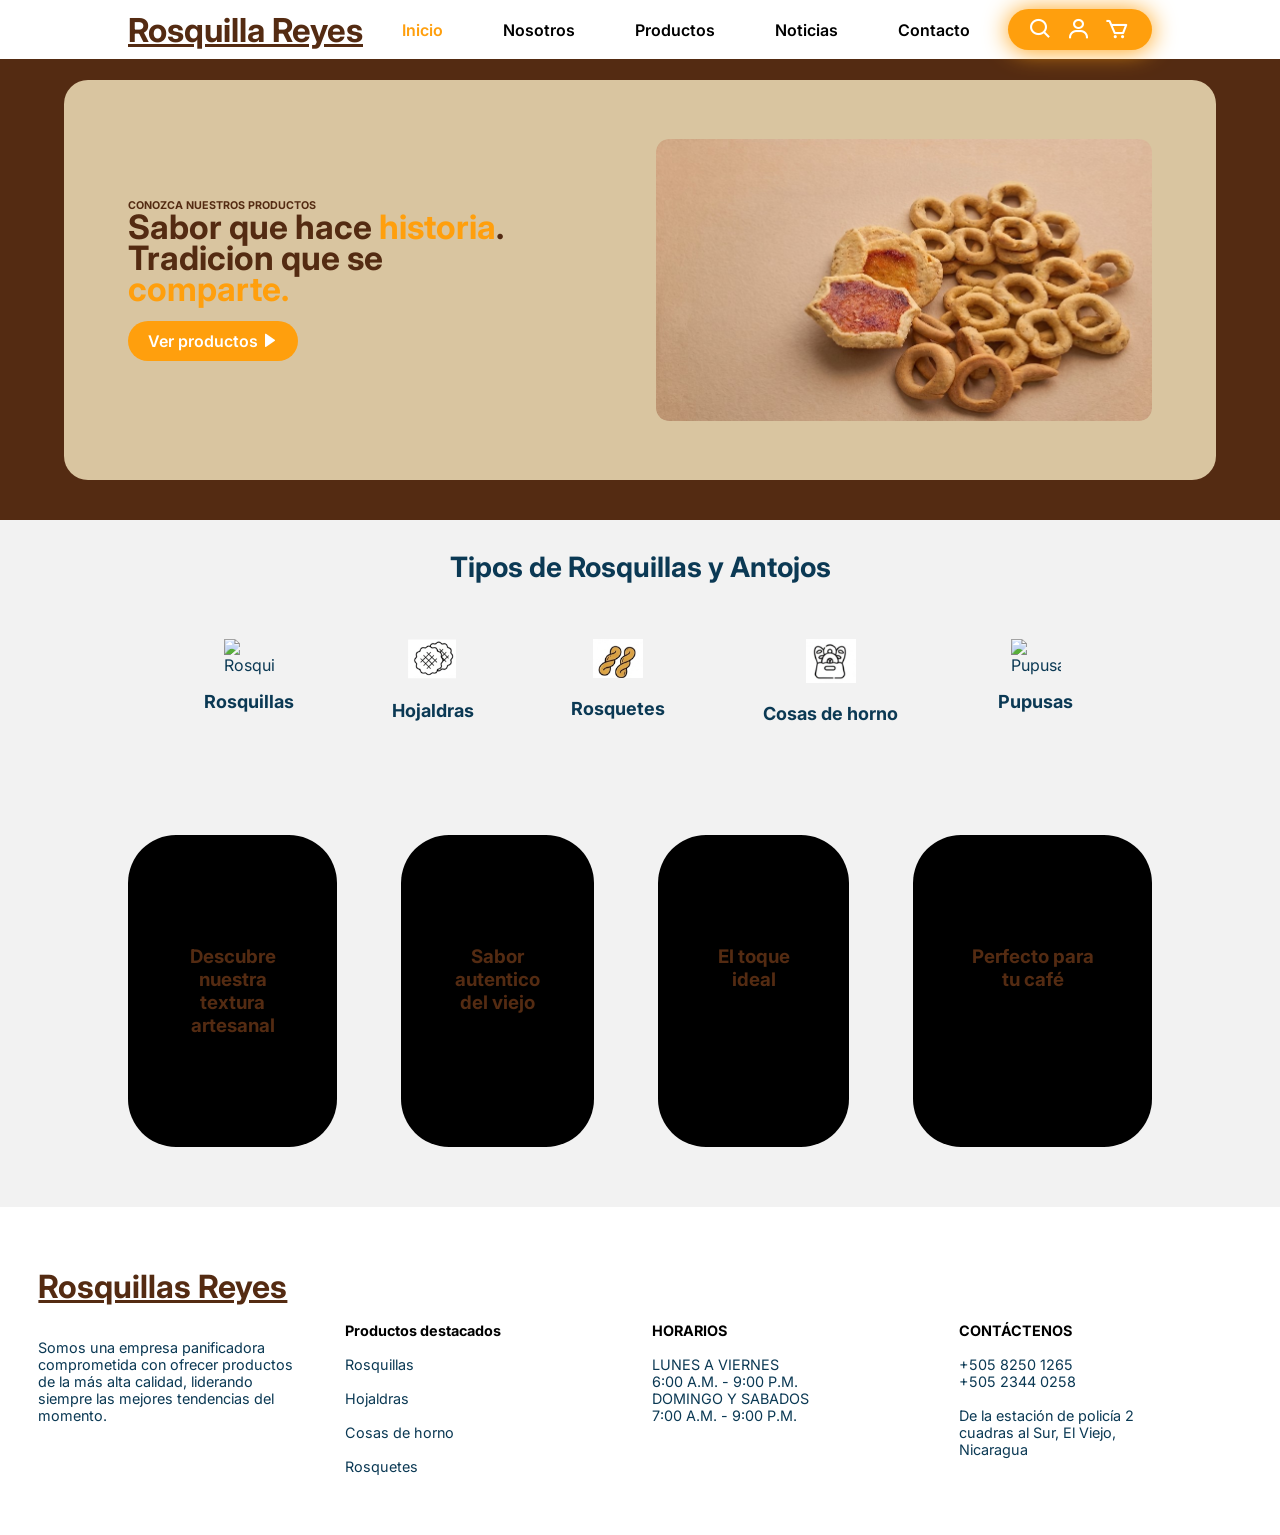
==== commit 125ff367: "img de section en index" ====
--- a/index.html
+++ b/index.html
@@ -30,7 +30,7 @@
     </section>
 
 
-
+    <h1 class="h1-container">Tipos de Rosquillas y Antojos</h1>
     <!-- Conteiner -->
     <section class="container">
         <div class="container-box">
@@ -62,26 +62,22 @@
 
 
     <section class="imgreales">
-        <div class="cir">
-            <img src="" alt="">
+        <div class="cir cir-1">
             <h3 href="#">Descubre nuestra <br>textura artesanal</h3>
         </div>
 
 
-        <div class="cir">
-            <img src="" alt="">
+        <div class="cir cir-2">
             <h3 href="#">Sabor autentico <br>del viejo</h3>
         </div>
 
 
-        <div class="cir">
-            <img src="" alt="">
+        <div class="cir cir-3">
             <h3 href="#"> El toque ideal</h3>
         </div>
 
 
-        <div class="cir">
-            <img src="" alt="">
+        <div class="cir cir-4">
             <h3 href="#">Perfecto para tu café</h3>
         </div>
 
--- a/css/style.css
+++ b/css/style.css
@@ -72,16 +72,20 @@
     gap: 3rem;
     text-align: center;
 }
-
+.h1-container {
+    text-align: center;
+    font-size: 28px;
+    font-weight: bold;
+    margin-top: 30px;
+    color: var(--other-text-color);
+}
 .container-box {
     padding: 30px 12% 35px;
-    color: var(--Main-text-color);
+    color: var(--other-text-color);
     border-radius: 2rem;
-    background-color: var(--other-color);
 }
 
 .container-box:hover {
-    background-color: var(--other-text-color);
     color: var(--other-color);
 }
 
@@ -109,6 +113,7 @@
     grid-template-columns: repeat(auto-fit, minmax(140px, auto));
     gap: 4rem;
     text-align: center;
+    padding-top: 0;
 }
 
 .cir {
@@ -117,7 +122,26 @@
     color: var(--Main-text-color);
     background-color: var(--other-color);
 }
-
+.cir-1 {
+    background-image: url('https://scontent.fmga3-1.fna.fbcdn.net/v/t39.30808-6/472117265_8801190326630779_8194579087937857938_n.jpg?_nc_cat=100&ccb=1-7&_nc_sid=833d8c&_nc_ohc=dXwitz_aptQQ7kNvwGWksNt&_nc_oc=Ado5GNYMnvHjTgi4TKbuGbX79gArZtTMub9UcGGSj-en0V9mBg12Yl5wV56LJrsC75kUS2EtVe4qtwwdhAxjl_26&_nc_zt=23&_nc_ht=scontent.fmga3-1.fna&_nc_gid=Dpkxyi1pwdKDsoiIhB-kbw&_nc_ss=7b289&oh=00_Af7jmqV32e897cPdFpdH_clyeE2NuXOEaoDu5Lih1lx4hg&oe=6A09292F');
+    background-size: cover;
+    background-position: center;
+}
+.cir-2 {
+    background-image: url('https://scontent.fmga11-2.fna.fbcdn.net/v/t1.6435-9/68756168_2336473466435863_8980991978481123328_n.jpg?_nc_cat=106&ccb=1-7&_nc_sid=833d8c&_nc_ohc=qetwRHGSdboQ7kNvwEZ2-Fb&_nc_oc=Adp3o56KJGMSm4w0dLt-SatZb3_2Vm2HAJr-KtomIHCD1tyj9ZNyLJlZZPCp7FyBZAq6BzMVc1PKTEBKLCFGI-sy&_nc_zt=23&_nc_ht=scontent.fmga11-2.fna&_nc_gid=uOpdHiZx9k2zNoEfLRHukQ&_nc_ss=7b289&oh=00_Af5DVuGM9uVX2LgxM1EnWFoSUUFfs4ia6D456BRqICoHzg&oe=6A2AA846');
+    background-size: cover;
+    background-position: center;
+}
+.cir-3 {
+    background-image: url('https://scontent.fmga11-2.fna.fbcdn.net/v/t39.30808-6/596421713_1428444772622445_1347265951919150176_n.jpg?stp=cp6_dst-jpg_tt6&_nc_cat=106&ccb=1-7&_nc_sid=833d8c&_nc_ohc=xfiefHghwSAQ7kNvwFc12a0&_nc_oc=AdpCsDjwjeRPyISpJMbIkjSpoyGVh8ghSOUE6dvQQc4tuayyBVcTixfMqtaYJMJIosH7DDFjZWK0RzryGq-82Wf_&_nc_zt=23&_nc_ht=scontent.fmga11-2.fna&_nc_gid=P81OCSZaqcd0p2nTCiPjwA&_nc_ss=7b289&oh=00_Af58viIsoixPuYbyeE4bO09vYo2W5Bmt78YGwVPdUIDF7A&oe=6A0919E8');
+    background-size: cover;
+    background-position: center;
+}
+.cir-4 {
+    background-image: url('https://scontent.fmga3-2.fna.fbcdn.net/v/t39.30808-6/302207359_485800006886931_2372649151414487948_n.jpg?_nc_cat=105&ccb=1-7&_nc_sid=6ee11a&_nc_ohc=aRzCJtb_wlAQ7kNvwE4kHxQ&_nc_oc=AdrbhPTsm60u9hWrGtSdCftODb1oCezHo8wGjF78AeaMT_996KIfNgCFxTQTT2S4rIYRI9E0R4J3p_1FqI3PaIAA&_nc_zt=23&_nc_ht=scontent.fmga3-2.fna&_nc_gid=KcQCgFxYqMAfcidsvUyDGg&_nc_ss=7b289&oh=00_Af4kQ8exOJU6VbLEQ0Ti1KJYVcyBG5fq_V5FtAjMjmEGNw&oe=6A0930A3');
+    background-size: cover;
+    background-position: center;
+}
 .cir:hover {
     color: var(--other-color);
     background-color: var(--other-text-color);
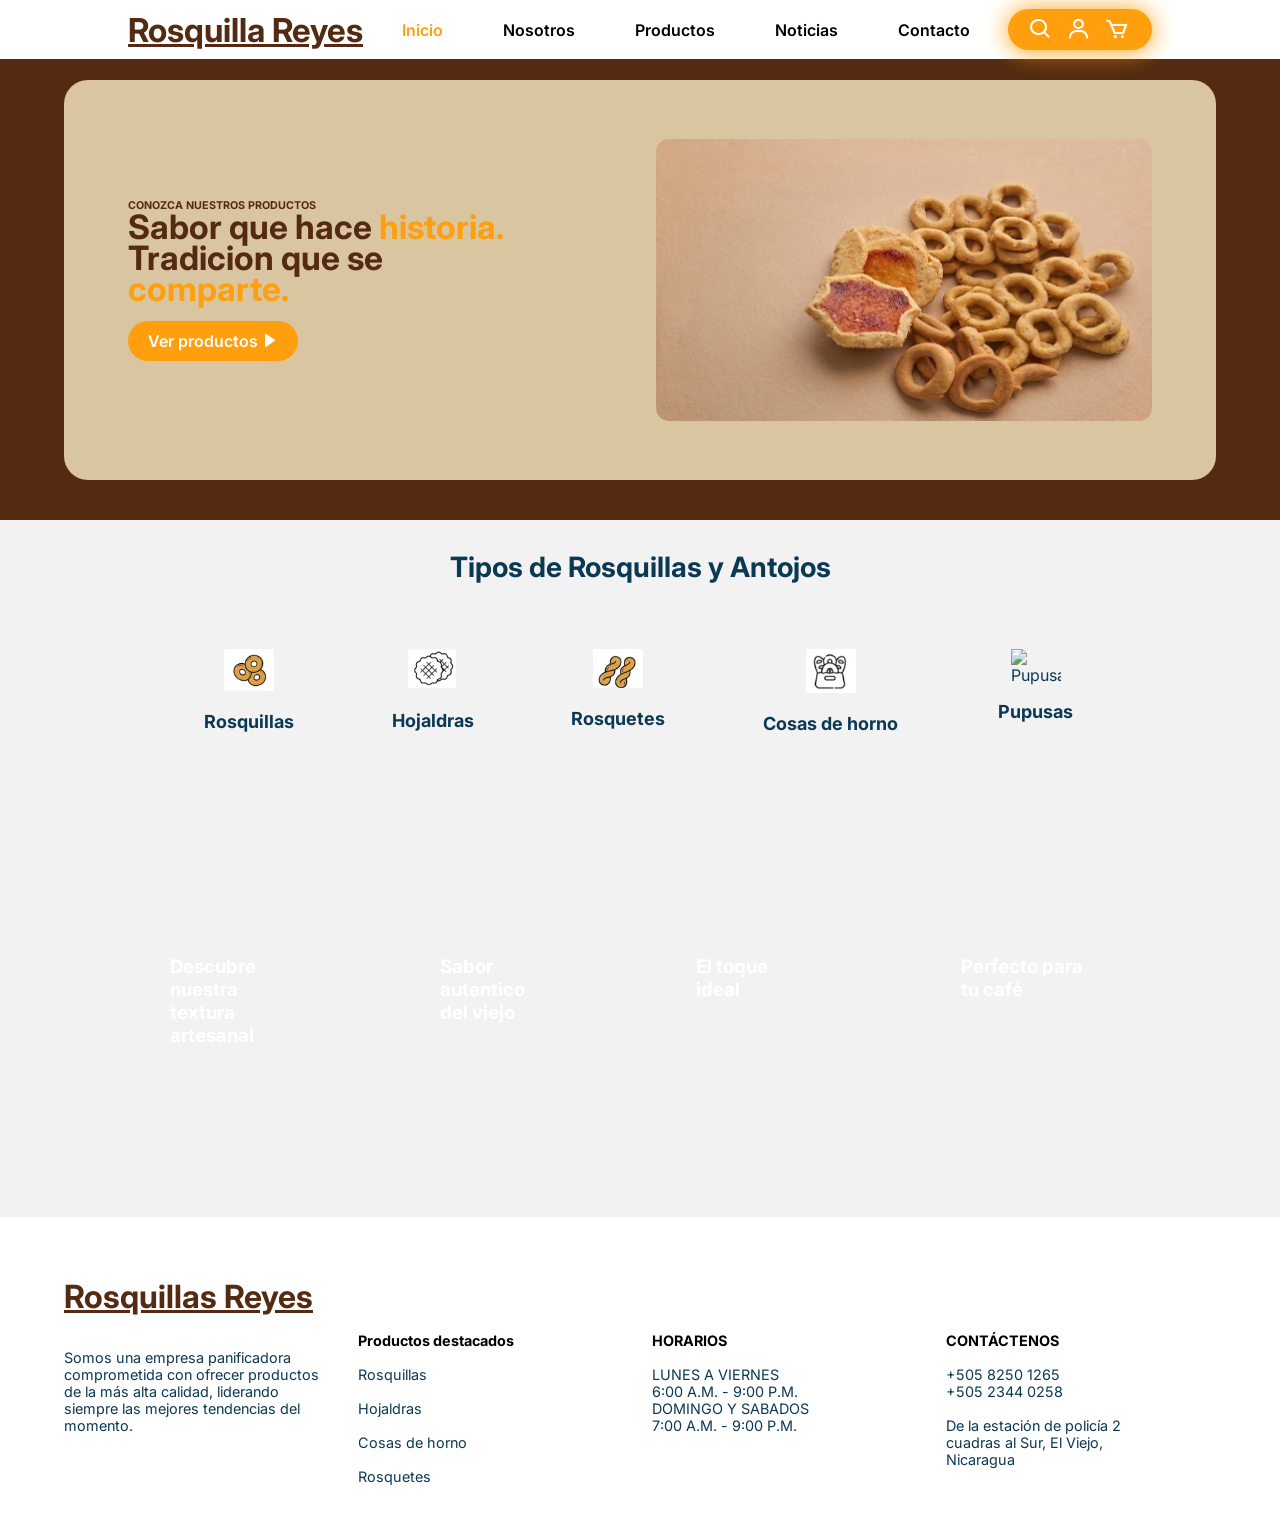
==== commit 8010f481: "me equivoque de carrera" ====
--- a/index.html
+++ b/index.html
@@ -19,7 +19,7 @@
         <div class="home-card">
             <div class="home-text">
                 <h6>CONOZCA NUESTROS PRODUCTOS</h6>
-                <h1>Sabor que hace <span>historia</span>. <br> Tradicion que se <br> <span>comparte.</span></h1>
+                <h1>Sabor que hace <span>historia.</span> <br> Tradicion que se <br> <span>comparte.</span></h1>
                 <a href="productos.html" class="btn">Ver productos <i class="bx bxs-right-arrow"></i></a>
             </div>
             <div class="home-img">
@@ -34,28 +34,28 @@
     <!-- Conteiner -->
     <section class="container">
         <div class="container-box">
-            <img src="img/rosquillas.png" alt="Rosquillas">
-            <h3 href="#"> Rosquillas</h3>
+            <img src="img/Rosquillas.png" alt="Rosquillas">
+            <h3> Rosquillas</h3>
         </div>
 
         <div class="container-box">
             <img src="img/Hojaldras.png" alt="Hojaldras">
-            <h3 href="#"> Hojaldras</h3>
+            <h3> Hojaldras</h3>
         </div>
 
         <div class="container-box">
             <img src="img/Rosquetes.png" alt="Rosquetes">
-            <h3 href="#"> Rosquetes</h3>
+            <h3> Rosquetes</h3>
         </div>
 
         <div class="container-box">
             <img src="img/Cosadehorno.png" alt="Cosa de horno">
-            <h3 href="#"> Cosas de horno</h3>
+            <h3> Cosas de horno</h3>
         </div>
 
         <div class="container-box">
             <img src="img/pupusas.png" alt="Pupusas">
-            <h3 href="#"> Pupusas</h3>
+            <h3> Pupusas</h3>
         </div>
     </section>
 
@@ -63,22 +63,22 @@
 
     <section class="imgreales">
         <div class="cir cir-1">
-            <h3 href="#">Descubre nuestra <br>textura artesanal</h3>
+            <h3>Descubre nuestra <br>textura artesanal</h3>
         </div>
 
 
         <div class="cir cir-2">
-            <h3 href="#">Sabor autentico <br>del viejo</h3>
+            <h3>Sabor autentico <br>del viejo</h3>
         </div>
 
 
         <div class="cir cir-3">
-            <h3 href="#"> El toque ideal</h3>
+            <h3> El toque ideal</h3>
         </div>
 
 
         <div class="cir cir-4">
-            <h3 href="#">Perfecto para tu café</h3>
+            <h3>Perfecto para tu café</h3>
         </div>
 
 
--- a/css/global.css
+++ b/css/global.css
@@ -20,6 +20,7 @@
     --other-color: #000;
     --second-color: #f1f1f1e9;
     --bg-color: #FFFFFF;
+    --forms-color:#1b2f40;
 
     --bif-font: 2.1rem;
     --medium-font: 1.6rem;
--- a/css/style.css
+++ b/css/style.css
@@ -80,7 +80,7 @@
     color: var(--other-text-color);
 }
 .container-box {
-    padding: 30px 12% 35px;
+    padding: 40px 12% 35px;
     color: var(--other-text-color);
     border-radius: 2rem;
 }
@@ -112,15 +112,13 @@
     display: grid;
     grid-template-columns: repeat(auto-fit, minmax(140px, auto));
     gap: 4rem;
-    text-align: center;
     padding-top: 0;
 }
 
 .cir {
     padding: 110px 20% 110px;
     border-radius: 3rem;
-    color: var(--Main-text-color);
-    background-color: var(--other-color);
+    color: var(--bg-color);
 }
 .cir-1 {
     background-image: url('https://scontent.fmga3-1.fna.fbcdn.net/v/t39.30808-6/472117265_8801190326630779_8194579087937857938_n.jpg?_nc_cat=100&ccb=1-7&_nc_sid=833d8c&_nc_ohc=dXwitz_aptQQ7kNvwGWksNt&_nc_oc=Ado5GNYMnvHjTgi4TKbuGbX79gArZtTMub9UcGGSj-en0V9mBg12Yl5wV56LJrsC75kUS2EtVe4qtwwdhAxjl_26&_nc_zt=23&_nc_ht=scontent.fmga3-1.fna&_nc_gid=Dpkxyi1pwdKDsoiIhB-kbw&_nc_ss=7b289&oh=00_Af7jmqV32e897cPdFpdH_clyeE2NuXOEaoDu5Lih1lx4hg&oe=6A09292F');
@@ -146,8 +144,3 @@
     color: var(--other-color);
     background-color: var(--other-text-color);
 }
-
-/* ── Footer   ── */
-.footer {
-    padding: 60px 3% 60px;
-}
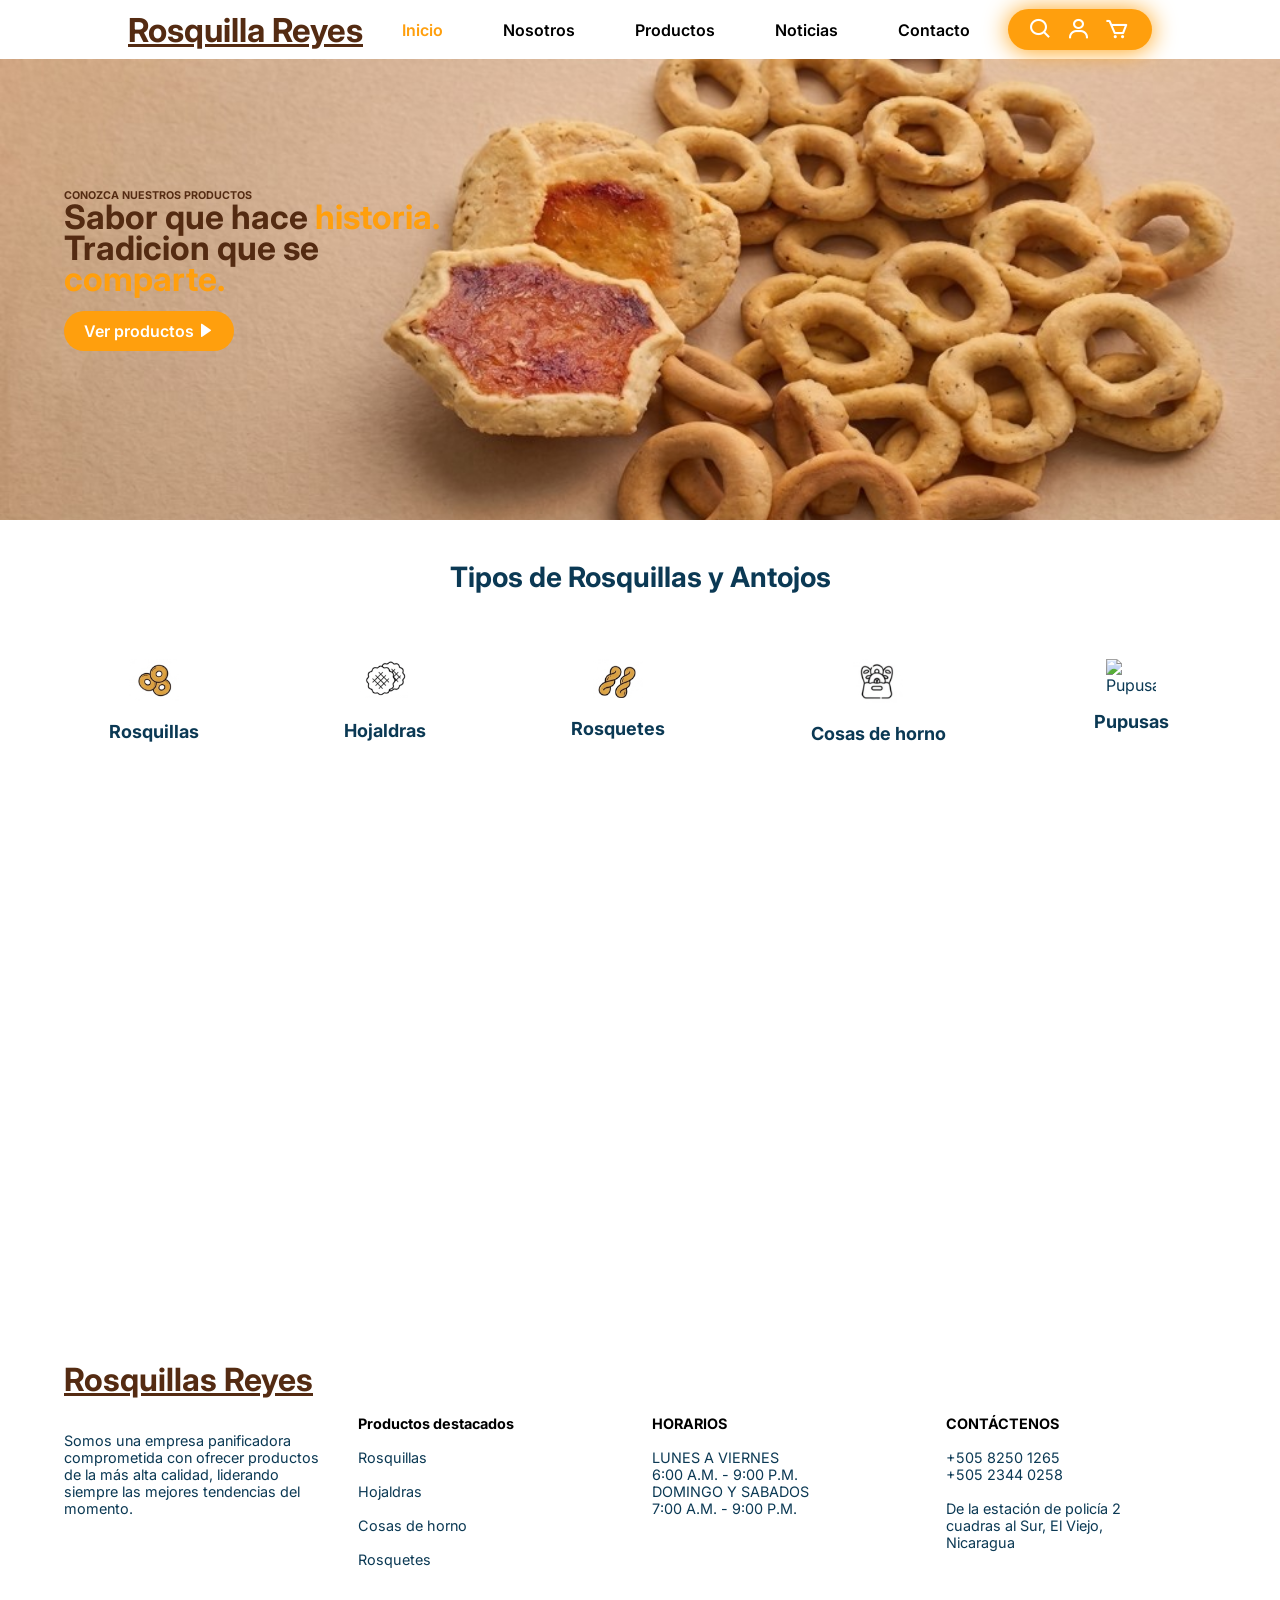
==== commit f7e264ca: "carrusel" ====
--- a/index.html
+++ b/index.html
@@ -8,6 +8,7 @@
     <link rel="stylesheet" href="css/global.css">
     <link rel="stylesheet" href="css/style.css">
     <link href='https://unpkg.com/boxicons@2.1.4/css/boxicons.min.css' rel='stylesheet'>
+    <link rel="stylesheet" href="https://cdn.jsdelivr.net/npm/swiper@12/swiper-bundle.min.css" />
 </head>
 
 <body>
@@ -21,11 +22,7 @@
                 <h6>CONOZCA NUESTROS PRODUCTOS</h6>
                 <h1>Sabor que hace <span>historia.</span> <br> Tradicion que se <br> <span>comparte.</span></h1>
                 <a href="productos.html" class="btn">Ver productos <i class="bx bxs-right-arrow"></i></a>
-            </div>
-            <div class="home-img">
-                <img src="img/productos.jpg"
-                    alt="Imagen representativa de nuestros productos ( en teorias son rosquillas pero despues cambio la imagen xd)">
-            </div>
+            </div> 
         </div>
     </section>
 
@@ -59,31 +56,29 @@
         </div>
     </section>
 
-
-
-    <section class="imgreales">
-        <div class="cir cir-1">
-            <h3>Descubre nuestra <br>textura artesanal</h3>
+    <div class="swiper">
+        <div class="swiper-wrapper">
+            <div class="swiper-slide cir-1">
+                <div>Descubre nuestra textura artesanal</div>
+            </div>
+            <div class="swiper-slide cir-2">
+                <div>Sabor autentico del viejo</div>
+            </div>
+            <div class="swiper-slide cir-3">
+                <div>El toque ideal</div>
+            </div>
+            <div class="swiper-slide cir-4">
+                <div>Perfecto para tu café</div>
+            </div>
+             <div class="swiper-slide cir-5">
+                <div>Perfecto para tu café</div>
+            </div>
         </div>
 
-
-        <div class="cir cir-2">
-            <h3>Sabor autentico <br>del viejo</h3>
-        </div>
-
-
-        <div class="cir cir-3">
-            <h3> El toque ideal</h3>
-        </div>
-
-
-        <div class="cir cir-4">
-            <h3>Perfecto para tu café</h3>
-        </div>
-
-
-    </section>
-
+        <div class="swiper-pagination"></div>
+        <div class="swiper-button-next"></div>
+        <div class="swiper-button-prev"></div>
+    </div>
     <!-- Footer  -->
     <div id="footer-placeholder"></div>
     <!-- 
@@ -91,6 +86,40 @@
 
     <script src="js/components.js"></script> 
     <script src="https://unpkg.com/boxicons@2.1.4/dist/boxicons.js"></script>
+    <script src="https://cdn.jsdelivr.net/npm/swiper@12/swiper-bundle.min.js"></script>
+    <script>const swiper = new Swiper('.swiper', {
+        // Optional parameters
+        loop: true,
+        grabCursor:true,
+        spaceBetween: 30,
+        // If we need pagination
+        pagination: {
+            el: '.swiper-pagination',
+            cickable:true,
+            dynamicBullets:true,
+        },
+
+        // Navigation arrows
+        navigation: {
+            nextEl: '.swiper-button-next',
+            prevEl: '.swiper-button-prev',
+        },
+        breakpoints: {
+            0: {
+                slidesPerView: 1,  
+            },
+            768: {
+                slidesPerView: 2,  
+            },
+            992: {
+                slidesPerView: 3,  
+            },
+            1200: {
+                slidesPerView: 4,  
+            },
+        }
+        
+});</script>
 </body>
 
 </html>
--- a/css/style.css
+++ b/css/style.css
@@ -1,14 +1,6 @@
 /* style.css — estilos específicos de index.html */
-
-/* ── Body del index ── */
 body {
-    background-color: var(--second  -color);
-    color: var(--Main-text-color);
-}
-
-/* ── Sección base ── */
-section {
-    padding: 190px 24% 10px;
+    background-color: var(--bg-color);
 }
 
 /* ──  principal ── */
@@ -18,21 +10,20 @@
     width: 100%;
     background-color: var(--Main-text-color);
     display: flex;
-    align-items: stretch;
     min-height: 520px;
 }
 
 .home-card {
     position: relative;
-    margin: 80px 5% 40px 5%;
     width: 100%;
-    background-color: #D9C5A0;
-    border-radius: 1.5rem;
+    background-image: url('../img/productos.jpg');
+    background-size: cover;
+    background-position: center;
     display: grid;
     grid-template-columns: 1fr 1fr;
     align-items: center;
     overflow: hidden;
-    padding: 50px 5% 50px 5%;
+    padding: 60px 5% 40px 5%;
     gap: 2rem;
 }
 
@@ -66,7 +57,7 @@
 
 /*   container ── */
 .container {
-    padding: 25px 14% 60px;
+    padding: 25px  60px;
     display: grid;
     grid-template-columns: repeat(auto-fit, minmax(80px, auto));
     gap: 3rem;
@@ -76,7 +67,7 @@
     text-align: center;
     font-size: 28px;
     font-weight: bold;
-    margin-top: 30px;
+    margin-top: 40px;
     color: var(--other-text-color);
 }
 .container-box {
@@ -106,25 +97,45 @@
     transition: all 0.7s ease;
 }
 
-/* ──      ── */
-.imgreales {
-    padding: 40px 10% 40px;
-    display: grid;
-    grid-template-columns: repeat(auto-fit, minmax(140px, auto));
-    gap: 4rem;
-    padding-top: 0;
+/* ──carrusel── */
+.swiper {
+    width: 90%;
+    height: 450px;
+    padding: 20px 0;
+    overflow: hidden;
+    margin: 10px 0;
+}
+.swiper-wrapper {
+    display: flex;
+    align-items: center;
+}
+.swiper-slide {
+    border-radius: 2.5rem;
+}
+.swiper-slide  div {
+    color: white;
+    display: flex;
+    justify-content: center;
+    margin-top: 380px;
+    font-size: 1.2rem;
+    font-weight: 600;
 }
 
-.cir {
-    padding: 110px 20% 110px;
-    border-radius: 3rem;
-    color: var(--bg-color);
+.swiper-button-next,
+.swiper-button-prev {
+    color:#ffffff !important;
 }
+
+.swiper .swiper-pagination-bullet-active {
+    background-color: #ff9f0d !important;
+}
+
 .cir-1 {
     background-image: url('https://scontent.fmga3-1.fna.fbcdn.net/v/t39.30808-6/472117265_8801190326630779_8194579087937857938_n.jpg?_nc_cat=100&ccb=1-7&_nc_sid=833d8c&_nc_ohc=dXwitz_aptQQ7kNvwGWksNt&_nc_oc=Ado5GNYMnvHjTgi4TKbuGbX79gArZtTMub9UcGGSj-en0V9mBg12Yl5wV56LJrsC75kUS2EtVe4qtwwdhAxjl_26&_nc_zt=23&_nc_ht=scontent.fmga3-1.fna&_nc_gid=Dpkxyi1pwdKDsoiIhB-kbw&_nc_ss=7b289&oh=00_Af7jmqV32e897cPdFpdH_clyeE2NuXOEaoDu5Lih1lx4hg&oe=6A09292F');
     background-size: cover;
     background-position: center;
 }
+
 .cir-2 {
     background-image: url('https://scontent.fmga11-2.fna.fbcdn.net/v/t1.6435-9/68756168_2336473466435863_8980991978481123328_n.jpg?_nc_cat=106&ccb=1-7&_nc_sid=833d8c&_nc_ohc=qetwRHGSdboQ7kNvwEZ2-Fb&_nc_oc=Adp3o56KJGMSm4w0dLt-SatZb3_2Vm2HAJr-KtomIHCD1tyj9ZNyLJlZZPCp7FyBZAq6BzMVc1PKTEBKLCFGI-sy&_nc_zt=23&_nc_ht=scontent.fmga11-2.fna&_nc_gid=uOpdHiZx9k2zNoEfLRHukQ&_nc_ss=7b289&oh=00_Af5DVuGM9uVX2LgxM1EnWFoSUUFfs4ia6D456BRqICoHzg&oe=6A2AA846');
     background-size: cover;
@@ -140,6 +151,11 @@
     background-size: cover;
     background-position: center;
 }
+.cir-5 {
+    background-image: url('https://scontent.fmga3-2.fna.fbcdn.net/v/t39.30808-6/302207359_485800006886931_2372649151414487948_n.jpg?_nc_cat=105&ccb=1-7&_nc_sid=6ee11a&_nc_ohc=aRzCJtb_wlAQ7kNvwE4kHxQ&_nc_oc=AdrbhPTsm60u9hWrGtSdCftODb1oCezHo8wGjF78AeaMT_996KIfNgCFxTQTT2S4rIYRI9E0R4J3p_1FqI3PaIAA&_nc_zt=23&_nc_ht=scontent.fmga3-2.fna&_nc_gid=KcQCgFxYqMAfcidsvUyDGg&_nc_ss=7b289&oh=00_Af4kQ8exOJU6VbLEQ0Ti1KJYVcyBG5fq_V5FtAjMjmEGNw&oe=6A0930A3');
+    background-size: cover;
+    background-position: center;
+}
 .cir:hover {
     color: var(--other-color);
     background-color: var(--other-text-color);
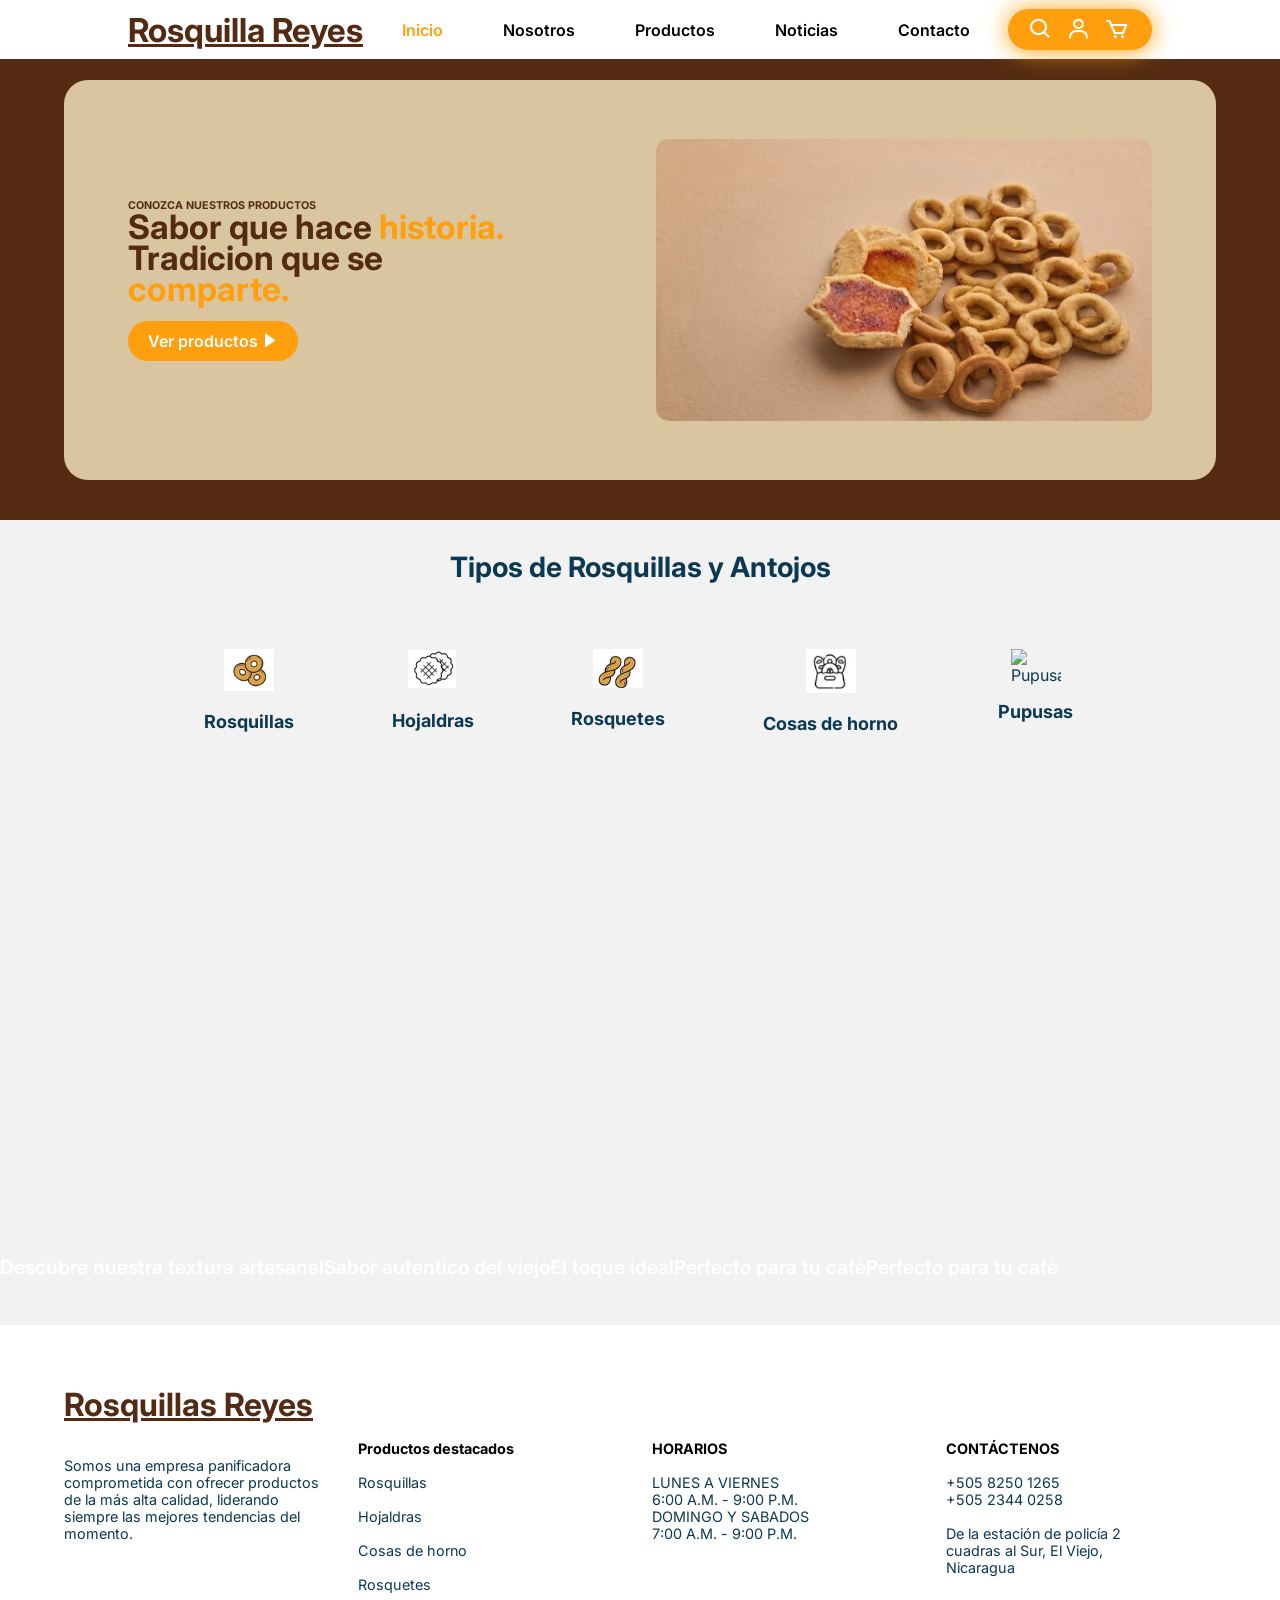
==== commit a4dfda52: "carrito usando json" ====
--- a/index.html
+++ b/index.html
@@ -22,7 +22,10 @@
                 <h6>CONOZCA NUESTROS PRODUCTOS</h6>
                 <h1>Sabor que hace <span>historia.</span> <br> Tradicion que se <br> <span>comparte.</span></h1>
                 <a href="productos.html" class="btn">Ver productos <i class="bx bxs-right-arrow"></i></a>
-            </div> 
+            </div>
+            <div class="home-img">
+                <img src="img/productos.jpg" alt="Imagen representativa de nuestros productos">
+            </div>
         </div>
     </section>
 
@@ -56,6 +59,7 @@
         </div>
     </section>
 
+    <!-- Carrusel -->
     <div class="swiper">
         <div class="swiper-wrapper">
             <div class="swiper-slide cir-1">
@@ -70,7 +74,7 @@
             <div class="swiper-slide cir-4">
                 <div>Perfecto para tu café</div>
             </div>
-             <div class="swiper-slide cir-5">
+            <div class="swiper-slide cir-5">
                 <div>Perfecto para tu café</div>
             </div>
         </div>
@@ -79,47 +83,14 @@
         <div class="swiper-button-next"></div>
         <div class="swiper-button-prev"></div>
     </div>
+
     <!-- Footer  -->
     <div id="footer-placeholder"></div>
-    <!-- 
- -->
 
-    <script src="js/components.js"></script> 
+    <script src="js/components.js"></script>
     <script src="https://unpkg.com/boxicons@2.1.4/dist/boxicons.js"></script>
     <script src="https://cdn.jsdelivr.net/npm/swiper@12/swiper-bundle.min.js"></script>
-    <script>const swiper = new Swiper('.swiper', {
-        // Optional parameters
-        loop: true,
-        grabCursor:true,
-        spaceBetween: 30,
-        // If we need pagination
-        pagination: {
-            el: '.swiper-pagination',
-            cickable:true,
-            dynamicBullets:true,
-        },
-
-        // Navigation arrows
-        navigation: {
-            nextEl: '.swiper-button-next',
-            prevEl: '.swiper-button-prev',
-        },
-        breakpoints: {
-            0: {
-                slidesPerView: 1,  
-            },
-            768: {
-                slidesPerView: 2,  
-            },
-            992: {
-                slidesPerView: 3,  
-            },
-            1200: {
-                slidesPerView: 4,  
-            },
-        }
-        
-});</script>
+    <script src="js/carrusel.js"></script>
 </body>
 
 </html>
--- a/css/style.css
+++ b/css/style.css
@@ -1,6 +1,14 @@
 /* style.css — estilos específicos de index.html */
+
+/* ── Body del index ── */
 body {
-    background-color: var(--bg-color);
+    background-color: var(--second  -color);
+    color: var(--Main-text-color);
+}
+
+/* ── Sección base ── */
+section {
+    padding: 190px 24% 10px;
 }
 
 /* ──  principal ── */
@@ -10,20 +18,21 @@
     width: 100%;
     background-color: var(--Main-text-color);
     display: flex;
+    align-items: stretch;
     min-height: 520px;
 }
 
 .home-card {
     position: relative;
+    margin: 80px 5% 40px 5%;
     width: 100%;
-    background-image: url('../img/productos.jpg');
-    background-size: cover;
-    background-position: center;
+    background-color: #D9C5A0;
+    border-radius: 1.5rem;
     display: grid;
     grid-template-columns: 1fr 1fr;
     align-items: center;
     overflow: hidden;
-    padding: 60px 5% 40px 5%;
+    padding: 50px 5% 50px 5%;
     gap: 2rem;
 }
 
@@ -57,7 +66,7 @@
 
 /*   container ── */
 .container {
-    padding: 25px  60px;
+    padding: 25px 14% 60px;
     display: grid;
     grid-template-columns: repeat(auto-fit, minmax(80px, auto));
     gap: 3rem;
@@ -67,7 +76,7 @@
     text-align: center;
     font-size: 28px;
     font-weight: bold;
-    margin-top: 40px;
+    margin-top: 30px;
     color: var(--other-text-color);
 }
 .container-box {
